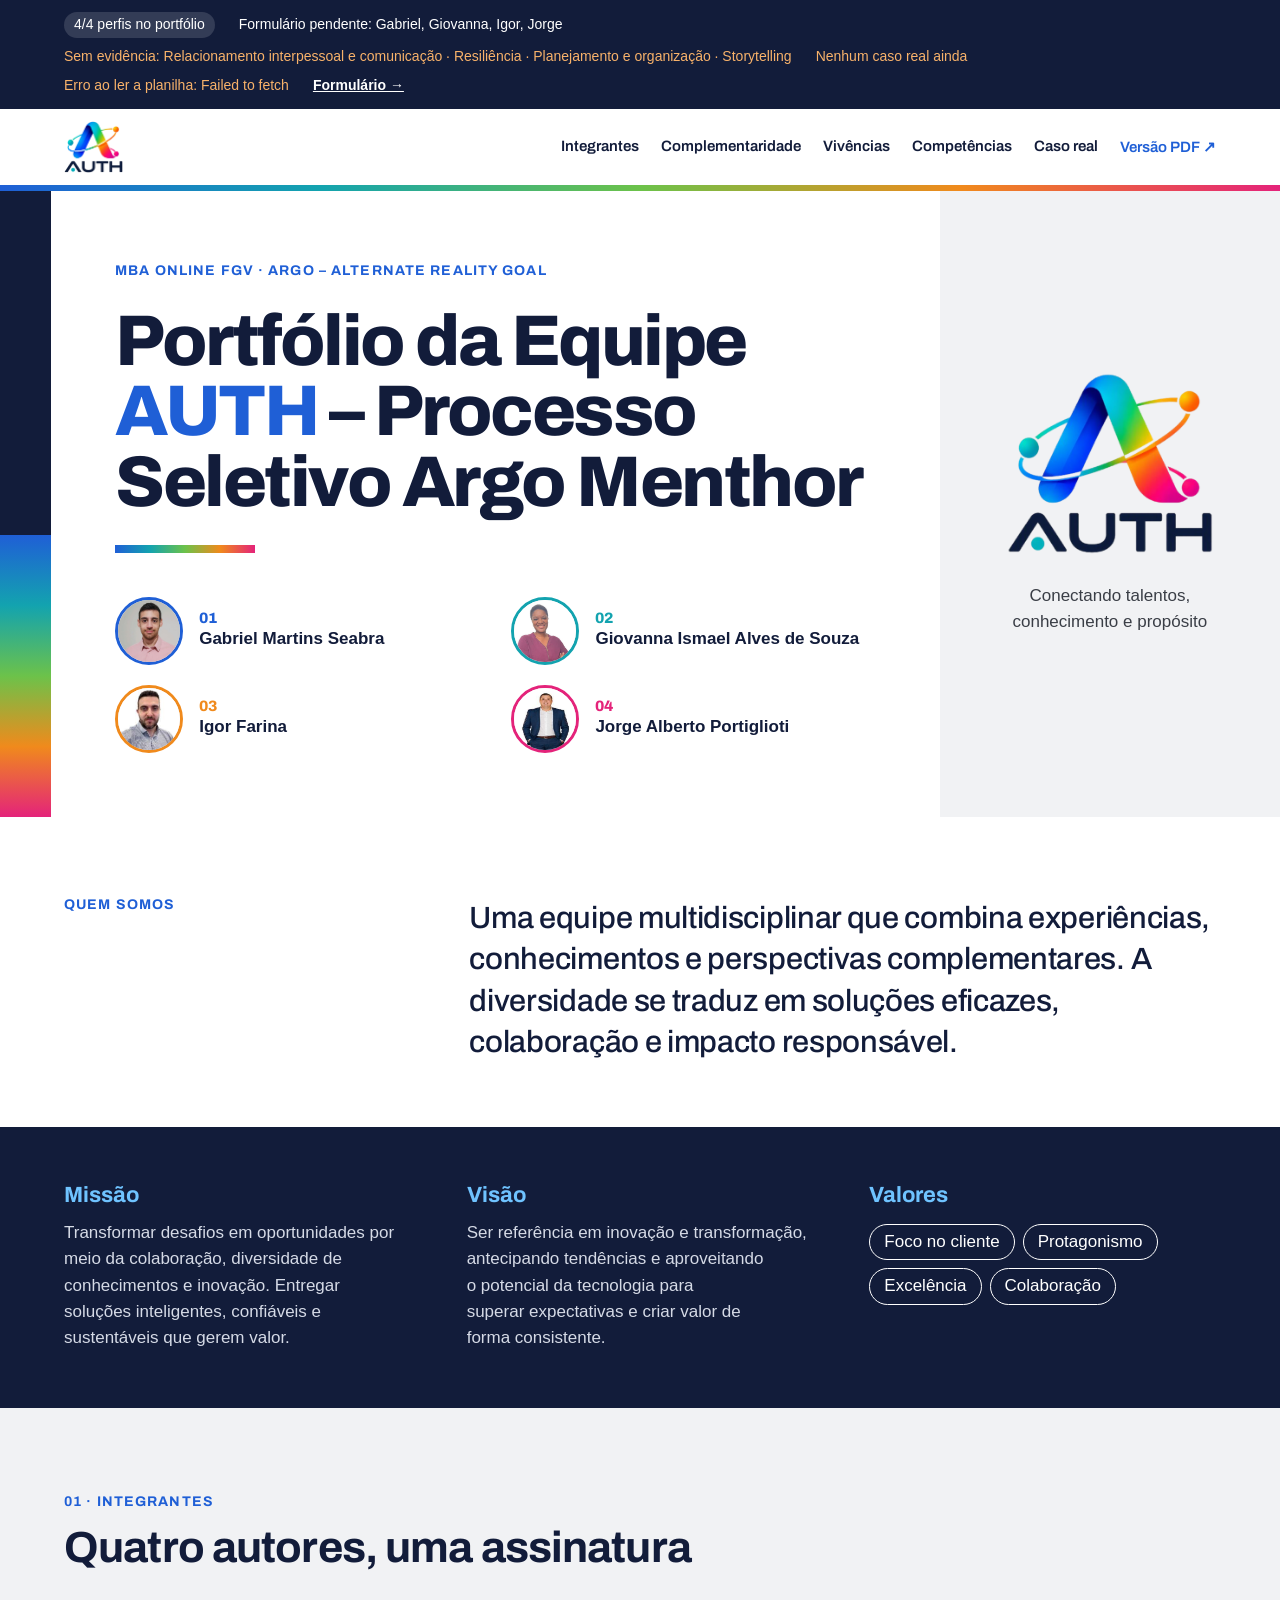
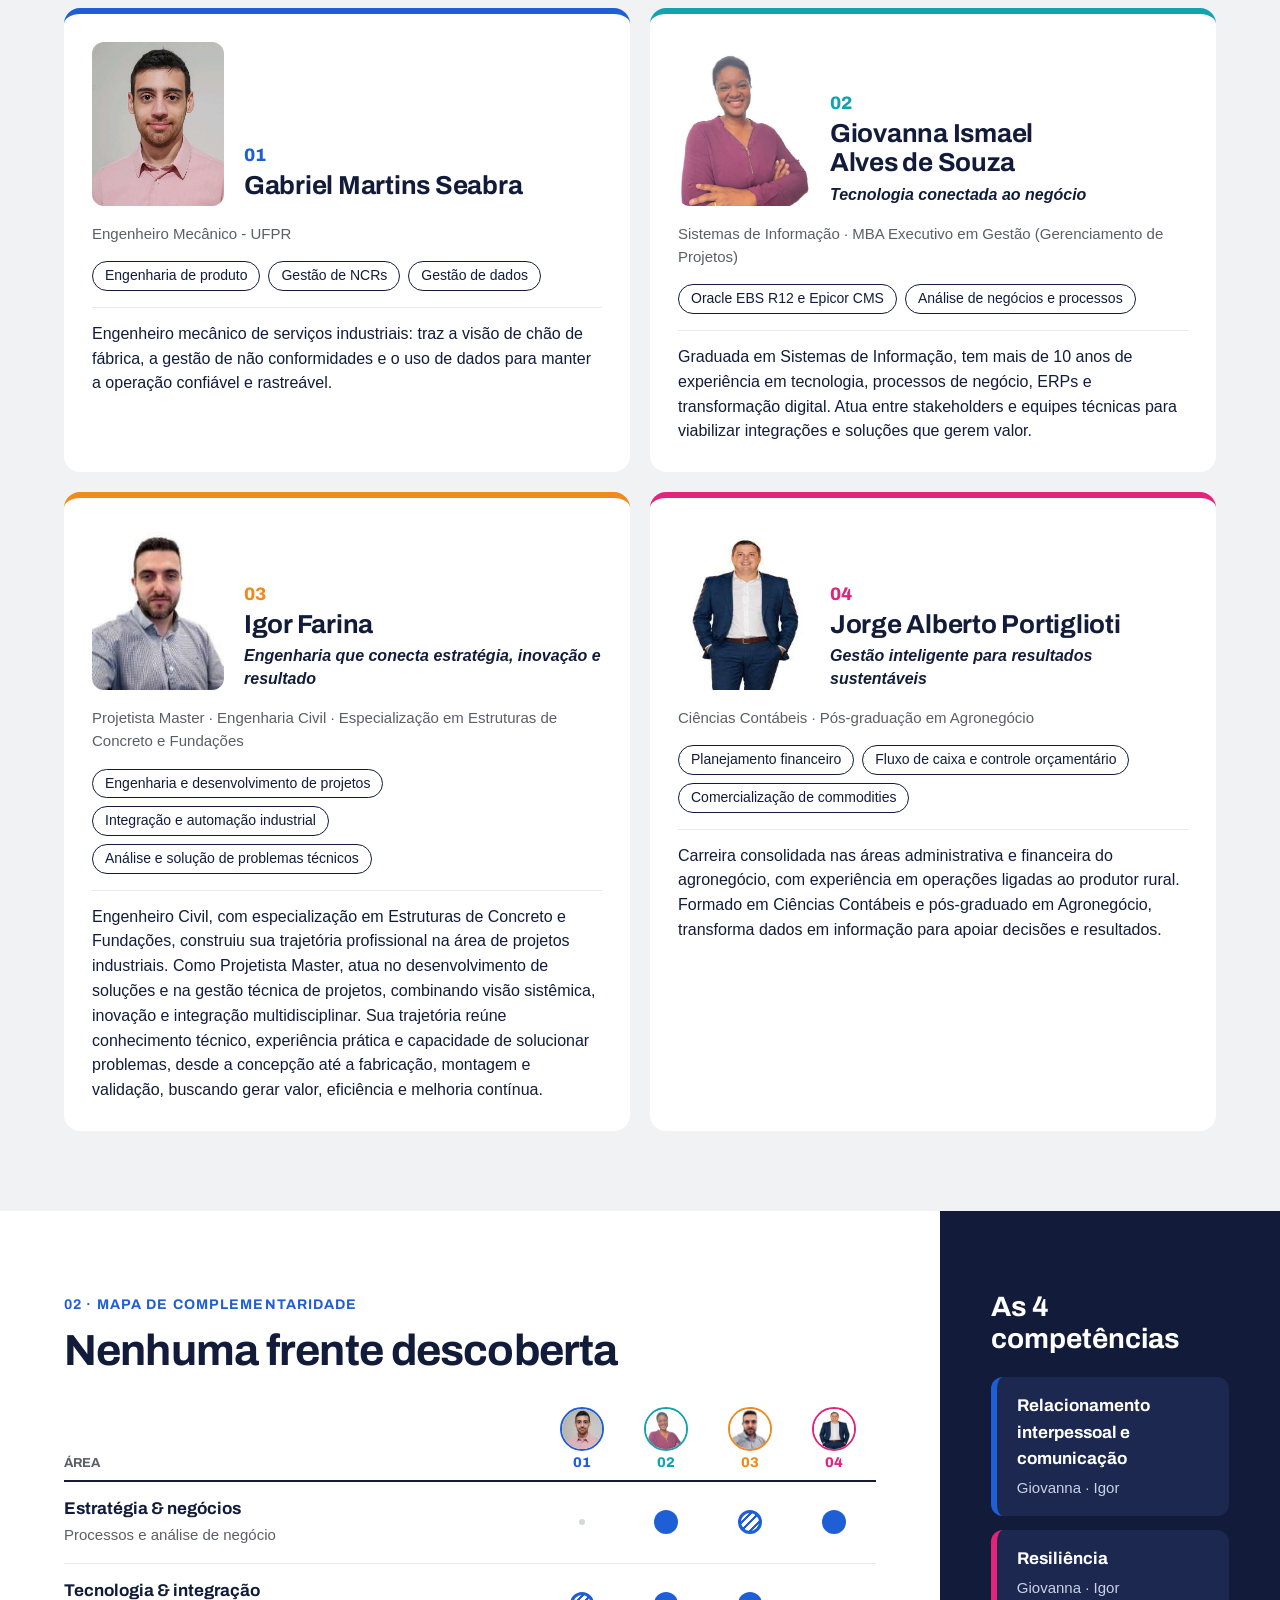
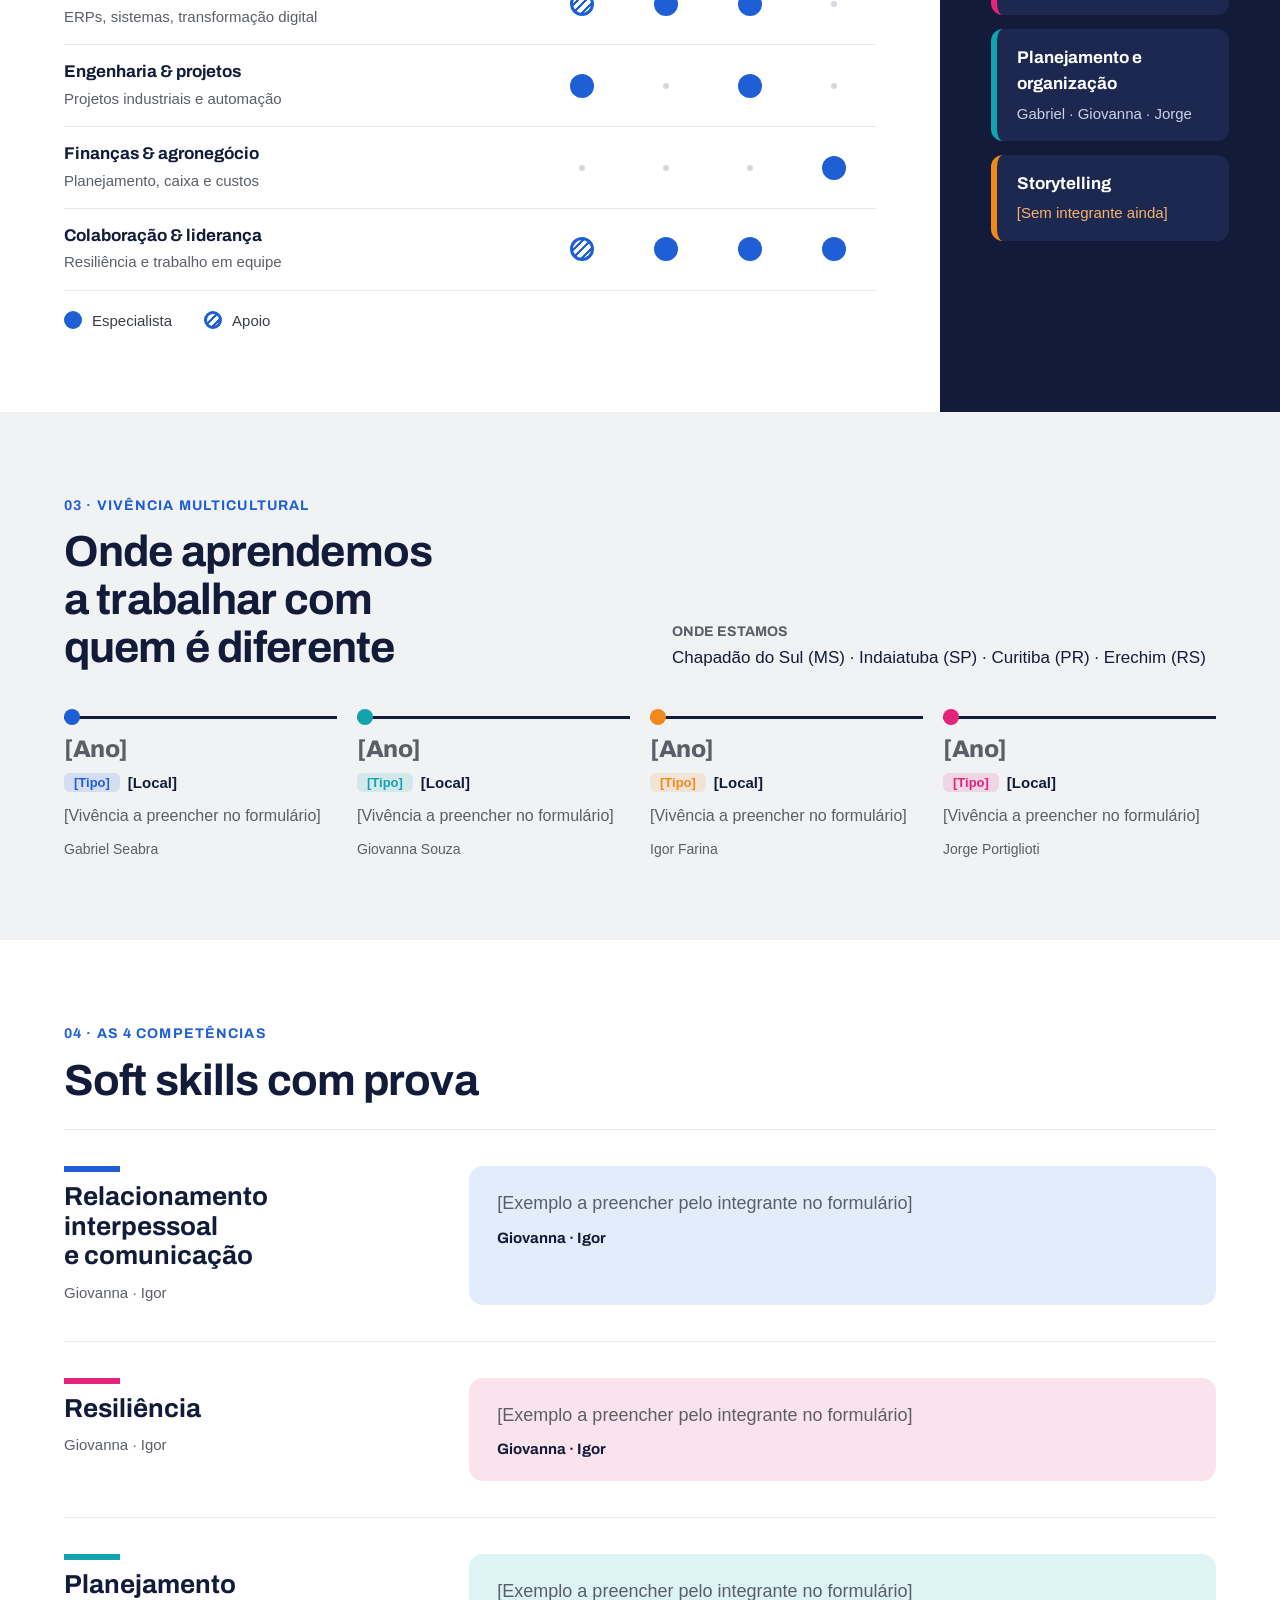
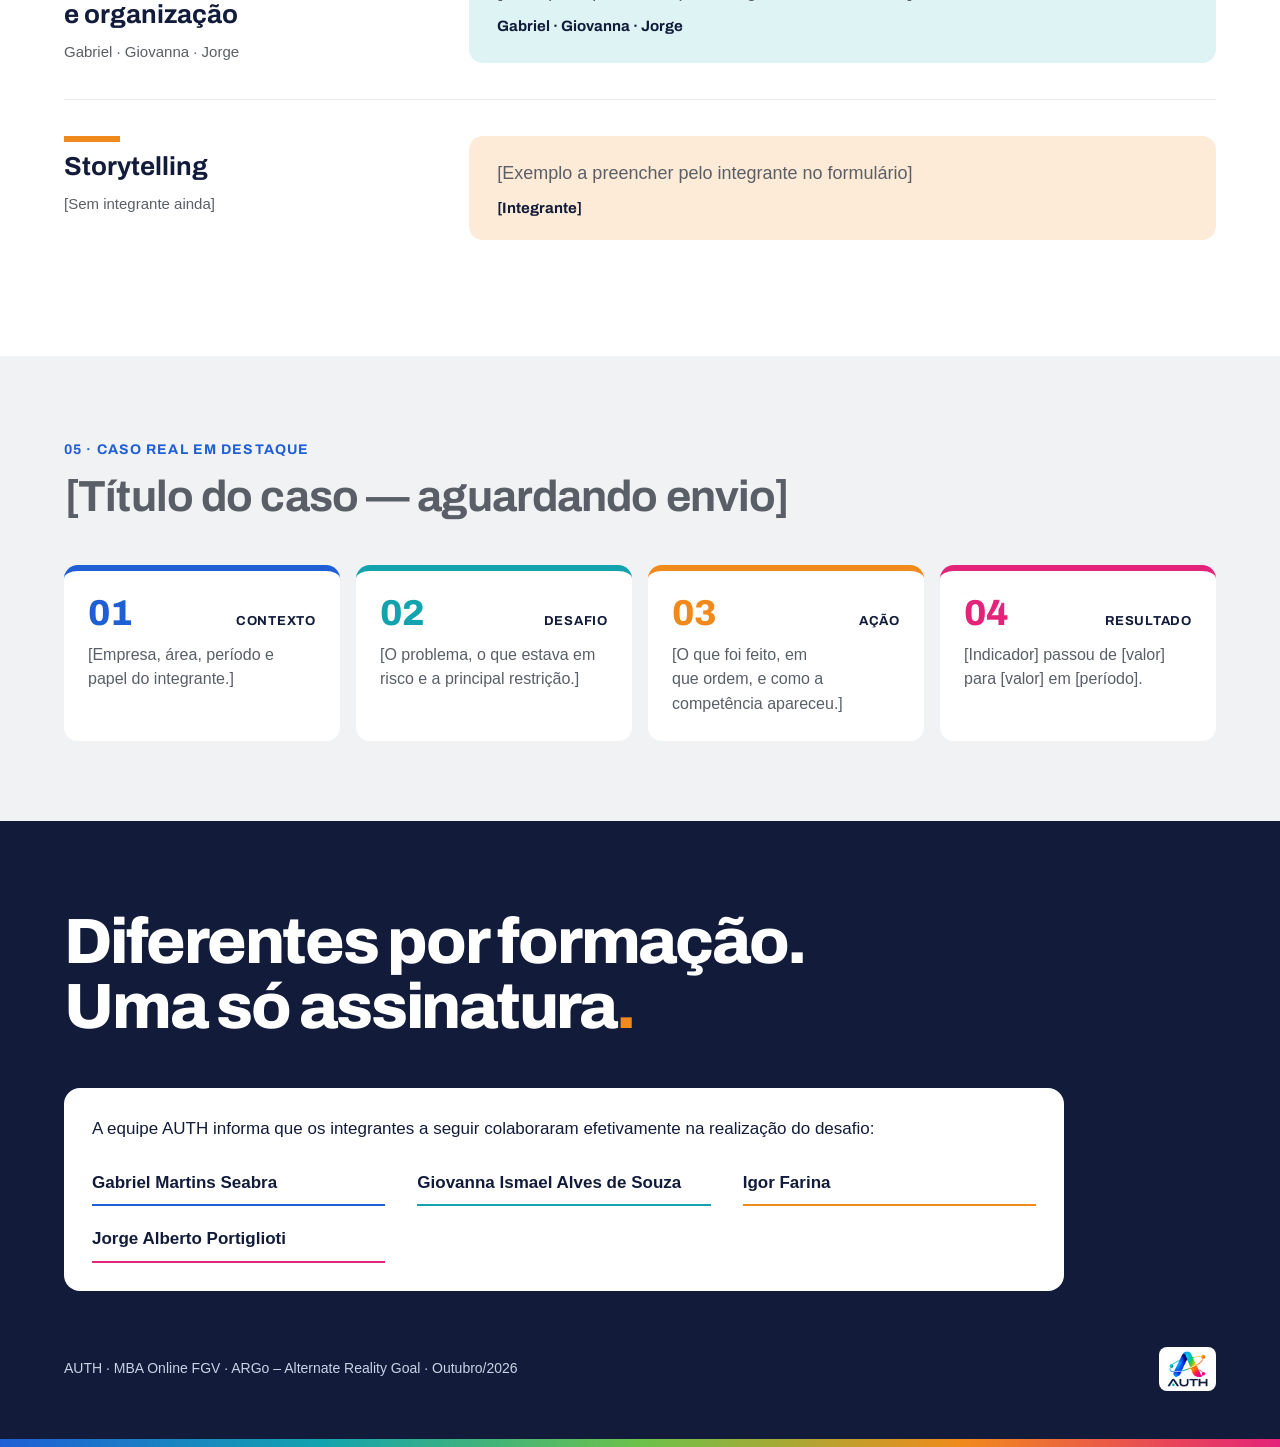
==== index.html @ c05f27cf "Design v2: site, PDF e formulário na nova identidade Logo colorido, marinho/azul com a faixa das cor" ====
<!doctype html>
<html lang="pt-BR">
<head>
<meta charset="utf-8">
<meta name="viewport" content="width=device-width, initial-scale=1">
<title>Portfólio da Equipe AUTH</title>
<meta name="description" content="Portfólio da Equipe AUTH – Processo Seletivo Argo Menthor · MBA Online FGV">
<link rel="preconnect" href="https://fonts.googleapis.com">
<link href="https://fonts.googleapis.com/css2?family=Archivo:wght@500;600;700;800&display=swap" rel="stylesheet">
<link rel="stylesheet" href="assets/style.css">
<link rel="icon" type="image/png" href="assets/logo-mark.png">
<script src="config.js"></script>
<script src="assets/auth.js"></script>
</head>
<body>
<div id="app"><div class="loading">Carregando o portfólio…</div></div>

<script>
(async function () {
  const { C, esc, logo, loadTeam, derive } = window.AUTH;
  const { membros, demo, error } = await loadTeam();
  const D = derive(membros);
  const S = D.stats;
  const first = n => String(n).split(' ')[0];
  const short = n => { const w = String(n).split(' '); return w.length > 2 ? w[0] + ' ' + w[w.length - 1] : n; };

  const foto = (m, label) => m.foto
    ? `<img class="foto" src="${esc(m.foto)}" alt="Foto de ${esc(m.nome)}" style="object-position:${esc(m.pos || '50% 20%')}" loading="lazy">`
    : `<div class="ph" style="width:100%;height:100%">${esc(label)}</div>`;
  const avatar = m => `<span class="avatar">${m.foto ? `<img src="${esc(m.foto)}" alt="" style="object-position:${esc(m.pos || '50% 20%')}">` : ''}</span>`;

  // Barra de status (some na impressão; não faz parte do portfólio)
  const pend = membros.filter(m => m.fonte !== 'form').map(m => first(m.nome));
  const semEv = D.skills.filter(k => !k.ev.length).map(k => k.label);
  const status = demo
    ? `<div class="status demo"><strong>Modo demonstração</strong><span>Dados de exemplo. Configure <code>API_URL</code> em config.js para ler a planilha.</span><a href="formulario.html">Formulário →</a></div>`
    : `<div class="status">
        <span class="pill">${S.preenchidos}/${membros.length} perfis no portfólio</span>
        ${pend.length ? `<span>Formulário pendente: ${esc(pend.join(', '))}</span>` : '<span>Todos preencheram o formulário ✓</span>'}
        ${semEv.length ? `<span class="warn">Sem evidência: ${esc(semEv.join(' · '))}</span>` : ''}
        ${D.caso ? '' : '<span class="warn">Nenhum caso real ainda</span>'}
        ${error ? `<span class="warn">Erro ao ler a planilha: ${esc(error)}</span>` : ''}
        <a href="formulario.html">Formulário →</a>
      </div>`;

  const nav = `
  <nav class="nav">
    <div class="nav-in">
      ${logo()}
      <div class="nav-links">
        <a href="#integrantes">Integrantes</a><a href="#mapa">Complementaridade</a><a href="#vivencias">Vivências</a>
        <a href="#competencias">Competências</a><a href="#caso">Caso real</a>
        <a class="acc" href="pdf.html${demo && C.API_URL ? '?demo' : ''}">Versão PDF ↗</a>
      </div>
    </div>
    <div class="faixa"></div>
  </nav>`;

  const cover = `
  <header class="cover">
    <div class="cover-rail"><span></span></div>
    <div class="cover-main">
      <span class="eyebrow">MBA Online FGV · ${esc(C.DISCIPLINA)}</span>
      <h1>Portfólio da Equipe <span>AUTH</span> – Processo Seletivo Argo Menthor</h1>
      <div class="cover-bar"></div>
      <div class="cover-people">
        ${membros.map(m => `
          <div class="cover-person" style="--c:${m.cor}">
            ${avatar(m)}
            <div><b>${m.n}</b><strong>${esc(m.nome)}</strong></div>
          </div>`).join('')}
      </div>
    </div>
    <div class="cover-side">
      <img src="assets/logo-auth.png" alt="AUTH">
      <p>${esc(C.SLOGAN || '')}</p>
    </div>
  </header>`;

  const manifesto = `
  <section class="manifesto">
    <div>
      <span class="eyebrow">Quem somos</span>
      <p class="big">${esc(C.MANIFESTO)}</p>
    </div>
  </section>
  <section class="mvv">
    <div>
      <div><strong>Missão</strong><p>${esc(C.MISSAO || '')}</p></div>
      <div><strong>Visão</strong><p>${esc(C.VISAO || '')}</p></div>
      <div><strong>Valores</strong><div class="pills">${(C.VALORES || []).map(v => `<span>${esc(v)}</span>`).join('')}</div></div>
    </div>
  </section>`;

  const linha1 = m => m.frase
    ? `<strong class="frase">${esc(m.frase)}</strong>`
    : `<strong>${esc([m.cargo, m.empresa].filter(Boolean).join(' · '))}</strong>`;
  const linha2 = m => esc((m.frase ? [m.cargo, m.empresa, m.formacao] : [m.formacao]).filter(Boolean).join(' · '));

  const cards = `
  <section id="integrantes" class="block cinza">
    <div style="margin-bottom:36px"><span class="eyebrow">01 · Integrantes</span><h2 class="h2">Quatro autores, uma assinatura</h2></div>
    <div class="cards">
      ${membros.map(m => m.pendente ? `
        <article class="card pend" style="--c:${m.cor}">
          <div class="card-body">
            <div class="card-top"><div class="card-photo">${foto(m, 'aguardando foto')}</div><div class="card-id"><b>${m.n}</b><h3>${esc(m.nome)}</h3></div></div>
            <span class="pend-note">Aguardando preenchimento do formulário.</span>
          </div>
        </article>` : `
        <article class="card" style="--c:${m.cor}">
          <div class="card-body">
            <div class="card-top">
              <div class="card-photo">${foto(m, 'foto ' + m.n)}</div>
              <div class="card-id"><b>${m.n}</b><h3>${esc(m.nome)}</h3>${linha1(m)}</div>
            </div>
            <span class="card-sub">${linha2(m)}</span>
            <div class="tags">${m.skills.map(s => `<span class="tag">${esc(s)}</span>`).join('')}</div>
            <p class="card-contrib">${esc(m.contrib)}</p>
          </div>
        </article>`).join('')}
    </div>
  </section>`;

  const dot = c => `<span class="dot${c}" title="${['Sem atuação', 'Apoio', 'Especialista'][c]}"></span>`;
  const matrix = `
  <section id="mapa" class="split">
    <div class="split-main">
      <span class="eyebrow">02 · Mapa de complementaridade</span>
      <h2 class="h2" style="margin-bottom:32px">Nenhuma frente descoberta</h2>
      <div class="matrix-wrap"><div class="matrix" style="--n:${membros.length}">
        <div class="mrow head"><span>ÁREA</span>${membros.map(m => `<div class="mhead" style="--c:${m.cor}" title="${esc(m.nome)}">${avatar(m)}<b>${m.n}</b></div>`).join('')}</div>
        ${D.matrix.map(r => `
          <div class="mrow"><div><strong>${esc(r.area)}</strong><br><span class="bu">${esc(r.bu)}</span></div>${r.cells.map(c => `<div class="mcell">${dot(c)}</div>`).join('')}</div>`).join('')}
      </div></div>
      <div class="legend"><span><span class="dot2" style="width:18px;height:18px"></span>Especialista</span><span><span class="dot1" style="width:18px;height:18px"></span>Apoio</span></div>
    </div>
    <div class="split-side">
      <h3>As 4 competências</h3>
      ${D.skills.map(k => `
        <a class="soft-link" href="#competencias" style="--c:${k.cor}">
          <strong>${esc(k.label)}</strong>
          ${k.quem.length ? `<span>${esc(k.quem.join(' · '))}</span>` : '<span class="vazio">[Sem integrante ainda]</span>'}
        </a>`).join('')}
    </div>
  </section>`;

  // Vivências: as preenchidas + um espaço para cada integrante que ainda não enviou
  const comTrip = new Set(D.trips.map(t => t.nome));
  const trips = `
  <section id="vivencias" class="block cinza">
    <div class="block-head">
      <div><span class="eyebrow">03 · Vivência multicultural</span><h2 class="h2">Onde aprendemos a trabalhar com quem é diferente</h2></div>
      ${C.ONDE_ESTAMOS ? `<div class="onde"><b>ONDE ESTAMOS</b><span>${esc(C.ONDE_ESTAMOS)}</span></div>` : ''}
    </div>
    <div class="trips">
      ${D.trips.map(t => { const m = membros.find(x => x.nome === t.nome) || {}; return `
        <div class="trip" style="--c:${m.cor};--t:${m.cor}22">
          <span class="when">${esc(t.periodo || '—')}</span>
          <div class="where"><span class="kind">${t.intl ? 'Internacional' : 'Nacional'}</span><span>${esc(t.local)}</span></div>
          <p>${esc(t.texto)}</p>
          <span class="quem">${esc(short(t.nome))}</span>
        </div>`; }).join('')}
      ${membros.filter(m => !comTrip.has(m.nome)).map(m => `
        <div class="trip vazio" style="--c:${m.cor};--t:${m.cor}22">
          <span class="when">[Ano]</span>
          <div class="where"><span class="kind">[Tipo]</span><span>[Local]</span></div>
          <p>[Vivência a preencher no formulário]</p>
          <span class="quem">${esc(short(m.nome))}</span>
        </div>`).join('')}
    </div>
  </section>`;

  const skills = `
  <section id="competencias" class="block">
    <div style="margin-bottom:24px"><span class="eyebrow">04 · As 4 competências</span><h2 class="h2">Soft skills com prova</h2></div>
    ${D.skills.map(k => `
      <div class="skill" style="--c:${k.cor};--t:${k.tint}">
        <div class="skill-name"><i></i><h3>${esc(k.label)}</h3><span>${k.quem.length ? esc(k.quem.join(' · ')) : '[Sem integrante ainda]'}</span></div>
        <div class="skill-ev">
          ${k.ev.length ? k.ev.map(v => `<figure><blockquote>“${esc(v.txt)}”</blockquote><figcaption>${esc(short(v.quem))}</figcaption></figure>`).join('')
            : `<figure class="empty"><blockquote>[Exemplo a preencher pelo integrante no formulário]</blockquote><figcaption>${k.quem.length ? esc(k.quem.join(' · ')) : '[Integrante]'}</figcaption></figure>`}
        </div>
      </div>`).join('')}
  </section>`;

  const stepCor = ['#1F5FD6', '#13A3AF', '#F08A1C', '#E4237A'];
  const casoPh = [['Contexto', '[Empresa, área, período e papel do integrante.]'], ['Desafio', '[O problema, o que estava em risco e a principal restrição.]'], ['Ação', '[O que foi feito, em que ordem, e como a competência apareceu.]'], ['Resultado', '[Indicador] passou de [valor] para [valor] em [período].']];
  const passos = D.caso ? D.caso.passos : casoPh;
  const caso = `
  <section id="caso" class="block cinza">
    <div class="block-head">
      <div><span class="eyebrow">05 · Caso real em destaque</span><h2 class="h2${D.caso ? '' : ' vazio'}">${D.caso ? esc(D.caso.titulo) : '[Título do caso — aguardando envio]'}</h2></div>
      ${D.caso ? `<div style="display:flex;flex-direction:column;gap:6px;font-size:15px;color:var(--texto-2)"><span><strong style="color:var(--grafite)">${esc(D.caso.quem)}</strong>${D.caso.soft ? ' · ' + esc(D.caso.soft.label) : ''}</span>${D.caso.meta ? `<span>${esc(D.caso.meta)}</span>` : ''}</div>` : ''}
    </div>
    <ol class="steps${D.caso ? '' : ' vazio'}">
      ${passos.map((p, i) => `<li style="--c:${stepCor[i % 4]}"><div class="top"><span class="n">${String(i + 1).padStart(2, '0')}</span><span class="lbl">${p[0]}</span></div><p>${esc(p[1])}</p></li>`).join('')}
    </ol>
  </section>`;

  const closing = `
  <section class="closing">
    <p class="phrase">${esc(C.FRASE_FINAL)}<span>.</span></p>
    <div class="decl">
      <p>A equipe AUTH informa que os integrantes a seguir colaboraram efetivamente na realização do desafio:</p>
      <div class="decl-names">${membros.map(m => `<span style="--c:${m.cor}">${esc(m.nome)}</span>`).join('')}</div>
    </div>
    <footer class="foot"><span>AUTH · MBA Online FGV · ${esc(C.DISCIPLINA)} · ${esc(C.DATA)}</span><img src="assets/logo-auth.png" alt=""></footer>
  </section>
  <div class="faixa" style="height:8px"></div>`;

  document.getElementById('app').innerHTML = status + nav + cover + manifesto + cards + matrix + trips + skills + caso + closing;
})();
</script>
</body>
</html>
---- assets/style.css ----
/* AUTH · identidade visual v2 (marinho, azul AUTH e a faixa com as cores do logo).
   Os nomes antigos das variáveis foram mantidos para o formulário:
   --grafite = marinho, --verde = azul de destaque, --terracota = alerta. */
:root {
  --papel: #F1F2F4; --papel-2: #E6E8EC; --linha: #D5D8DE; --grafite: #121C3A;
  --texto-2: #3A3E46; --muted: #5A5E66; --verde: #1F5FD6; --azul: #1F5FD6; --terracota: #D41F6F;
  --verde-t: #E3ECFB; --azul-t: #E3ECFB; --terracota-t: #FBE3EE;
  --marinho: #121C3A; --marinho-2: #1C2850; --ceu: #6FC3FF;
  --faixa: linear-gradient(90deg, #1F5FD6, #13A3AF, #6CC24A, #F08A1C, #E4237A);
  --faixa-v: linear-gradient(180deg, #1F5FD6, #13A3AF, #6CC24A, #F08A1C, #E4237A);
  --gutter: max(20px, 5%);
  --display: Archivo, Arial, sans-serif;
}
* { box-sizing: border-box; }
html { scroll-behavior: smooth; }
body { margin: 0; background: #fff; color: var(--grafite); font: 17px/1.55 Arial, Helvetica, sans-serif; }
a { color: var(--azul); }
a:hover { color: var(--grafite); }
img { max-width: 100%; }

img.logo { display: block; height: 52px; width: auto; }
.eyebrow { font: 700 14px var(--display); letter-spacing: .08em; color: var(--azul); text-transform: uppercase; }
.h2 { margin: 10px 0 0; font: 700 clamp(30px, 3.4vw, 44px)/1.1 var(--display); letter-spacing: -0.02em; text-wrap: balance; }
.lead { margin: 0; font-size: 16px; line-height: 1.55; color: var(--texto-2); text-wrap: pretty; }
.muted { color: var(--muted); }
.tag { display: inline-block; padding: 4px 12px; border: 1.5px solid var(--grafite); border-radius: 999px; font-size: 14px; line-height: 1.4; }
.tags { display: flex; flex-wrap: wrap; gap: 8px; }
.ph { background: repeating-linear-gradient(135deg, var(--papel-2) 0 8px, var(--papel) 8px 16px); display: flex; align-items: center; justify-content: center; font: 11px ui-monospace, Menlo, monospace; color: var(--muted); text-align: center; }
.foto { object-fit: cover; width: 100%; height: 100%; display: block; }
.btn { display: inline-flex; align-items: center; justify-content: center; min-height: 48px; padding: 0 22px; border-radius: 10px; border: 1.5px solid var(--grafite); background: var(--grafite); color: #fff; font: 700 15px var(--display); text-decoration: none; cursor: pointer; }
.btn:hover { background: var(--azul); border-color: var(--azul); color: #fff; }
.btn.sec { background: #fff; color: var(--grafite); }
.btn.sec:hover { background: var(--papel); color: var(--grafite); border-color: var(--grafite); }
.btn[disabled] { opacity: .6; cursor: wait; }
.faixa { height: 6px; background: var(--faixa); }

/* Barra de status (só na tela) */
.status { background: var(--marinho); color: #fff; padding: 12px var(--gutter); display: flex; flex-wrap: wrap; gap: 8px 24px; align-items: center; font-size: 14px; }
.status a { color: #fff; font-weight: 700; }
.status .pill { padding: 2px 10px; border-radius: 999px; background: rgba(255,255,255,.14); }
.status .warn { color: #F8B26A; }
.status.demo { background: var(--terracota); }

/* Navegação */
.nav { position: sticky; top: 0; z-index: 10; background: #fff; }
.nav-in { display: flex; flex-wrap: wrap; justify-content: space-between; align-items: center; gap: 12px 24px; padding: 12px var(--gutter); }
.nav-links { display: flex; flex-wrap: wrap; gap: 6px 22px; font: 600 15px var(--display); }
.nav-links a { color: var(--grafite); text-decoration: none; }
.nav-links a:hover { color: var(--azul); }
.nav-links a.acc { color: var(--azul); }

.block { padding: 80px var(--gutter); }
.block.cinza { background: var(--papel); }
.block-head { display: grid; grid-template-columns: repeat(auto-fit, minmax(280px, 1fr)); gap: 24px 64px; margin-bottom: 44px; }
.block-head > :last-child:not(:first-child) { align-self: end; }

/* Capa */
.cover { display: flex; flex-wrap: wrap; }
.cover-rail { flex: 0 0 clamp(16px, 4vw, 72px); background: var(--marinho); display: flex; flex-direction: column; justify-content: flex-end; }
.cover-rail span { height: 45%; background: var(--faixa-v); }
.cover-main { flex: 999 1 520px; min-width: 0; padding: 72px var(--gutter) 64px; display: flex; flex-direction: column; gap: 28px; }
.cover h1 { margin: 0; font: 800 clamp(40px, 5.6vw, 84px)/0.98 var(--display); letter-spacing: -0.035em; text-wrap: balance; }
.cover h1 span { color: var(--azul); }
.cover-bar { width: 140px; height: 8px; background: var(--faixa); }
.cover-people { margin-top: 16px; display: grid; grid-template-columns: repeat(auto-fit, minmax(240px, 1fr)); gap: 20px 32px; }
.cover-person { display: flex; gap: 16px; align-items: center; }
.cover-person > div { display: flex; flex-direction: column; min-width: 0; }
.cover-person b { font: 800 15px var(--display); color: var(--c); }
.cover-person strong { font-weight: 700; }
.avatar { flex: none; width: 68px; height: 68px; border-radius: 50%; overflow: hidden; border: 3px solid var(--c); background: var(--papel); }
.avatar img { width: 100%; height: 100%; object-fit: cover; display: block; }
.cover-side { flex: 1 1 340px; background: var(--papel); padding: 56px 40px; display: flex; flex-direction: column; align-items: center; justify-content: center; gap: 28px; }
.cover-side img { width: min(340px, 80%); height: auto; display: block; }
.cover-side p { margin: 0; text-align: center; color: var(--texto-2); }

/* Quem somos + missão/visão/valores */
.manifesto { padding: 80px var(--gutter) 0; }
.manifesto > div { display: grid; grid-template-columns: repeat(auto-fit, minmax(280px, 1fr)); gap: 24px 64px; max-width: 1200px; }
.manifesto .big { grid-column: span 2; min-width: 0; margin: 0; font: 500 clamp(22px, 2.4vw, 32px)/1.35 var(--display); letter-spacing: -0.01em; text-wrap: pretty; }
@media (max-width: 700px) { .manifesto .big { grid-column: auto; } }
.mvv { margin-top: 64px; background: var(--marinho); color: #fff; padding: 56px var(--gutter); }
.mvv > div { display: grid; grid-template-columns: repeat(auto-fit, minmax(260px, 1fr)); gap: 40px 56px; }
.mvv strong { font: 700 22px var(--display); color: var(--ceu); }
.mvv p { margin: 10px 0 0; color: #D5DAE6; text-wrap: pretty; }
.pills { margin-top: 14px; display: flex; flex-wrap: wrap; gap: 8px; }
.pills span { padding: 4px 14px; border: 1.5px solid #fff; border-radius: 999px; }

/* Integrantes */
.cards { display: grid; grid-template-columns: repeat(auto-fill, minmax(min(100%, 460px), 1fr)); gap: 20px; }
.card { display: flex; flex-direction: column; background: #fff; border-radius: 16px; overflow: hidden; border-top: 6px solid var(--c); }
.card-body { padding: 28px; display: flex; flex-direction: column; gap: 16px; flex: 1; }
.card-top { display: flex; flex-wrap: wrap; gap: 20px; align-items: flex-end; }
.card-photo { flex: none; width: 132px; height: 164px; border-radius: 12px; overflow: hidden; }
.card-id { flex: 1 1 180px; display: flex; flex-direction: column; gap: 6px; min-width: 0; }
.card-id b { font: 800 18px var(--display); color: var(--c); }
.card-id h3 { margin: 0; font: 700 26px/1.12 var(--display); letter-spacing: -0.01em; text-wrap: balance; }
.card-id strong { font-size: 16px; line-height: 1.4; }
.card-id strong.frase { font-style: italic; }
.card-sub { font-size: 15px; color: var(--muted); }
.card-contrib { margin: 0; padding-top: 14px; border-top: 1.5px solid var(--papel-2); font-size: 16px; text-wrap: pretty; }
.card.pend { background: transparent; border: 1.5px dashed var(--linha); border-top: 6px solid var(--c); }
.pend-note { font-size: 15px; color: var(--muted); }

/* Mapa de complementaridade + 4 competências */
.split { display: flex; flex-wrap: wrap; }
.split-main { flex: 999 1 560px; min-width: 0; padding: 80px var(--gutter); }
.split-side { flex: 1 1 340px; background: var(--marinho); color: #fff; padding: 80px max(20px, 4%); display: flex; flex-direction: column; gap: 14px; }
.split-side h3 { margin: 0 0 8px; font: 700 28px/1.15 var(--display); }
.soft-link { display: flex; flex-direction: column; gap: 4px; padding: 16px 20px; border-radius: 12px; background: var(--marinho-2); border-left: 6px solid var(--c); color: #fff; text-decoration: none; }
.soft-link:hover { color: #fff; filter: brightness(1.15); }
.soft-link strong { font-family: var(--display); }
.soft-link span { font-size: 15px; color: #C9D2E6; }
.soft-link span.vazio { color: #F8B26A; }
.matrix-wrap { overflow-x: auto; }
.matrix { min-width: 560px; }
.mrow { display: grid; grid-template-columns: 1fr repeat(var(--n, 4), 84px); align-items: center; padding: 14px 0; border-bottom: 1.5px solid var(--papel-2); }
.mrow.head { align-items: end; padding: 0 0 10px; border-bottom: 2px solid var(--grafite); }
.mrow.head > span { font: 700 13px var(--display); color: var(--muted); }
.mhead { display: flex; flex-direction: column; align-items: center; gap: 4px; }
.mhead .avatar { width: 44px; height: 44px; border-width: 2px; }
.mhead b { font: 800 14px var(--display); color: var(--c); }
.mrow strong { font-family: var(--display); }
.mrow .bu { font-size: 15px; color: var(--muted); }
.mcell { display: flex; justify-content: center; }
.dot2 { width: 24px; height: 24px; border-radius: 50%; background: var(--azul); }
.dot1 { width: 24px; height: 24px; border-radius: 50%; border: 3px solid var(--azul); background: repeating-linear-gradient(135deg, var(--azul) 0 2px, #fff 2px 6px); }
.dot0 { width: 6px; height: 6px; border-radius: 50%; background: var(--linha); }
.legend { margin-top: 18px; display: flex; flex-wrap: wrap; gap: 12px 32px; font-size: 15px; color: var(--texto-2); }
.legend span { display: flex; align-items: center; gap: 10px; }

/* Vivências */
.onde { display: flex; flex-direction: column; gap: 6px; }
.onde b { font: 700 14px var(--display); color: var(--muted); }
.trips { display: grid; grid-template-columns: repeat(auto-fit, minmax(240px, 1fr)); gap: 28px 20px; }
.trip { position: relative; display: flex; flex-direction: column; gap: 10px; border-top: 3px solid var(--grafite); padding-top: 18px; }
.trip::before { content: ''; position: absolute; top: -10px; left: 0; width: 16px; height: 16px; border-radius: 50%; background: var(--c); }
.trip .when { font: 800 24px/1 var(--display); letter-spacing: -0.02em; }
.trip .where { display: flex; flex-wrap: wrap; gap: 8px; align-items: center; font-size: 15px; font-weight: 700; }
.trip .kind { padding: 2px 10px; border-radius: 6px; background: var(--t); color: var(--c); font: 700 13px Arial, sans-serif; }
.trip p { margin: 0; font-size: 16px; text-wrap: pretty; }
.trip .quem { font-size: 14px; color: var(--muted); }
.trip.vazio .when, .trip.vazio p { color: var(--muted); }

/* Competências */
.skill { display: grid; grid-template-columns: repeat(auto-fit, minmax(280px, 1fr)); gap: 20px 64px; padding: 36px 0; border-top: 1.5px solid var(--papel-2); }
.skill-name { display: flex; flex-direction: column; gap: 10px; }
.skill-name i { width: 56px; height: 6px; background: var(--c); }
.skill-name h3 { margin: 0; font: 700 26px/1.15 var(--display); text-wrap: balance; }
.skill-name span { font-size: 15px; color: var(--muted); }
.skill-ev { grid-column: span 2; min-width: 0; display: grid; grid-template-columns: repeat(auto-fit, minmax(260px, 1fr)); gap: 16px; }
.skill-ev figure { margin: 0; padding: 24px 28px; border-radius: 14px; background: var(--t); display: flex; flex-direction: column; gap: 12px; }
.skill-ev blockquote { margin: 0; font-size: 18px; line-height: 1.55; text-wrap: pretty; }
.skill-ev figcaption { font: 700 15px var(--display); }
.skill-ev .empty blockquote { color: var(--muted); }
@media (max-width: 700px) { .skill-ev { grid-column: auto; } }

/* Caso */
.steps { list-style: none; margin: 0; padding: 0; display: grid; grid-template-columns: repeat(auto-fit, minmax(220px, 1fr)); gap: 16px; }
.steps li { display: flex; flex-direction: column; gap: 12px; padding: 24px; border-radius: 14px; background: #fff; border-top: 6px solid var(--c); }
.steps .top { display: flex; justify-content: space-between; align-items: baseline; }
.steps .n { font: 800 36px/1 var(--display); letter-spacing: -0.03em; color: var(--c); }
.steps .lbl { font: 700 13px var(--display); letter-spacing: .06em; text-transform: uppercase; }
.steps p { margin: 0; font-size: 16px; text-wrap: pretty; }
.steps.vazio p, .h2.vazio { color: var(--muted); }

/* Fechamento */
.closing { background: var(--marinho); color: #fff; padding: 88px var(--gutter) 48px; }
.closing .phrase { margin: 0; max-width: 1000px; font: 800 clamp(36px, 5vw, 68px)/1.02 var(--display); letter-spacing: -0.035em; text-wrap: balance; }
.closing .phrase span { color: #F08A1C; }
.decl { margin-top: 48px; padding: 28px; border-radius: 16px; background: #fff; color: var(--grafite); max-width: 1000px; display: flex; flex-direction: column; gap: 20px; }
.decl p { margin: 0; }
.decl-names { display: grid; grid-template-columns: repeat(auto-fit, minmax(220px, 1fr)); gap: 12px 32px; }
.decl-names span { font-weight: 700; padding: 8px 0; border-bottom: 2px solid var(--c); }
.foot { margin-top: 56px; display: flex; flex-wrap: wrap; justify-content: space-between; align-items: center; gap: 12px; font-size: 14px; color: #C9D2E6; }
.foot img { height: 44px; width: auto; background: #fff; border-radius: 8px; padding: 4px 8px; }

.loading { padding: 120px var(--gutter); text-align: center; color: var(--muted); }
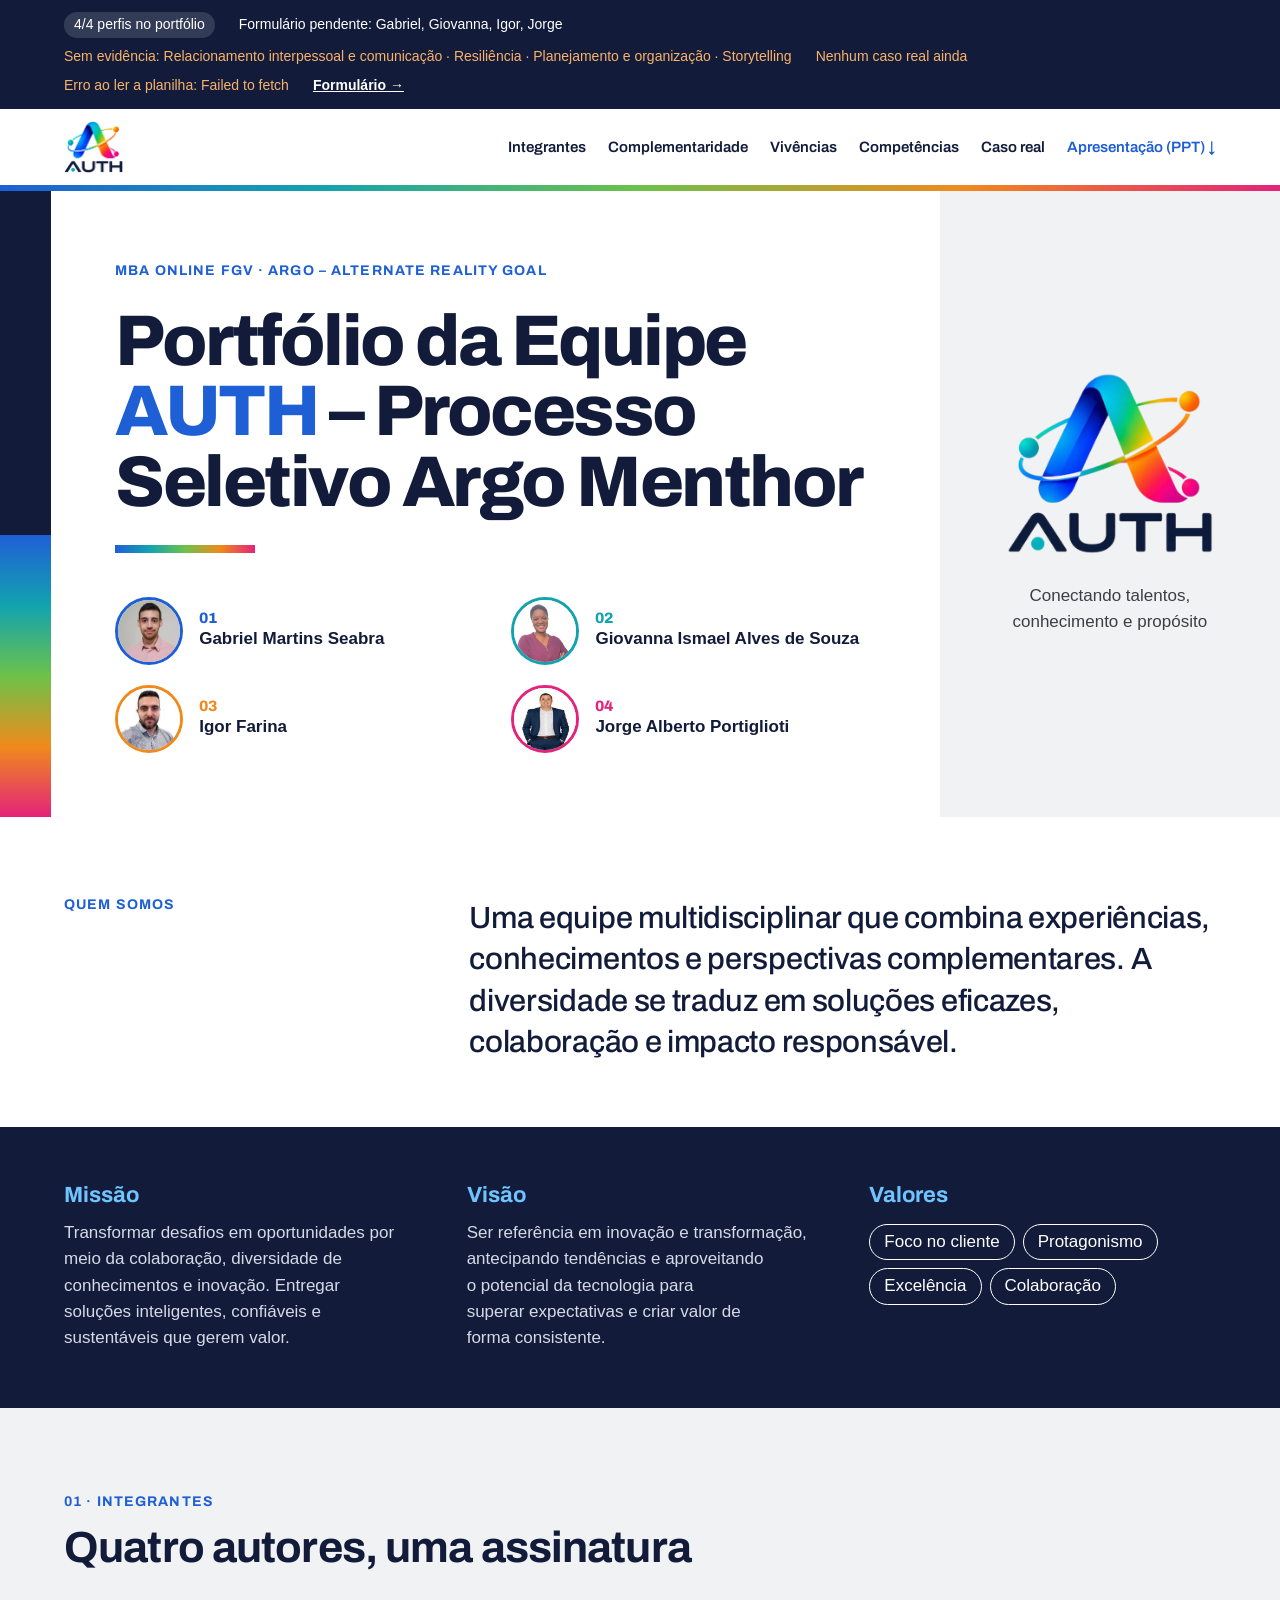
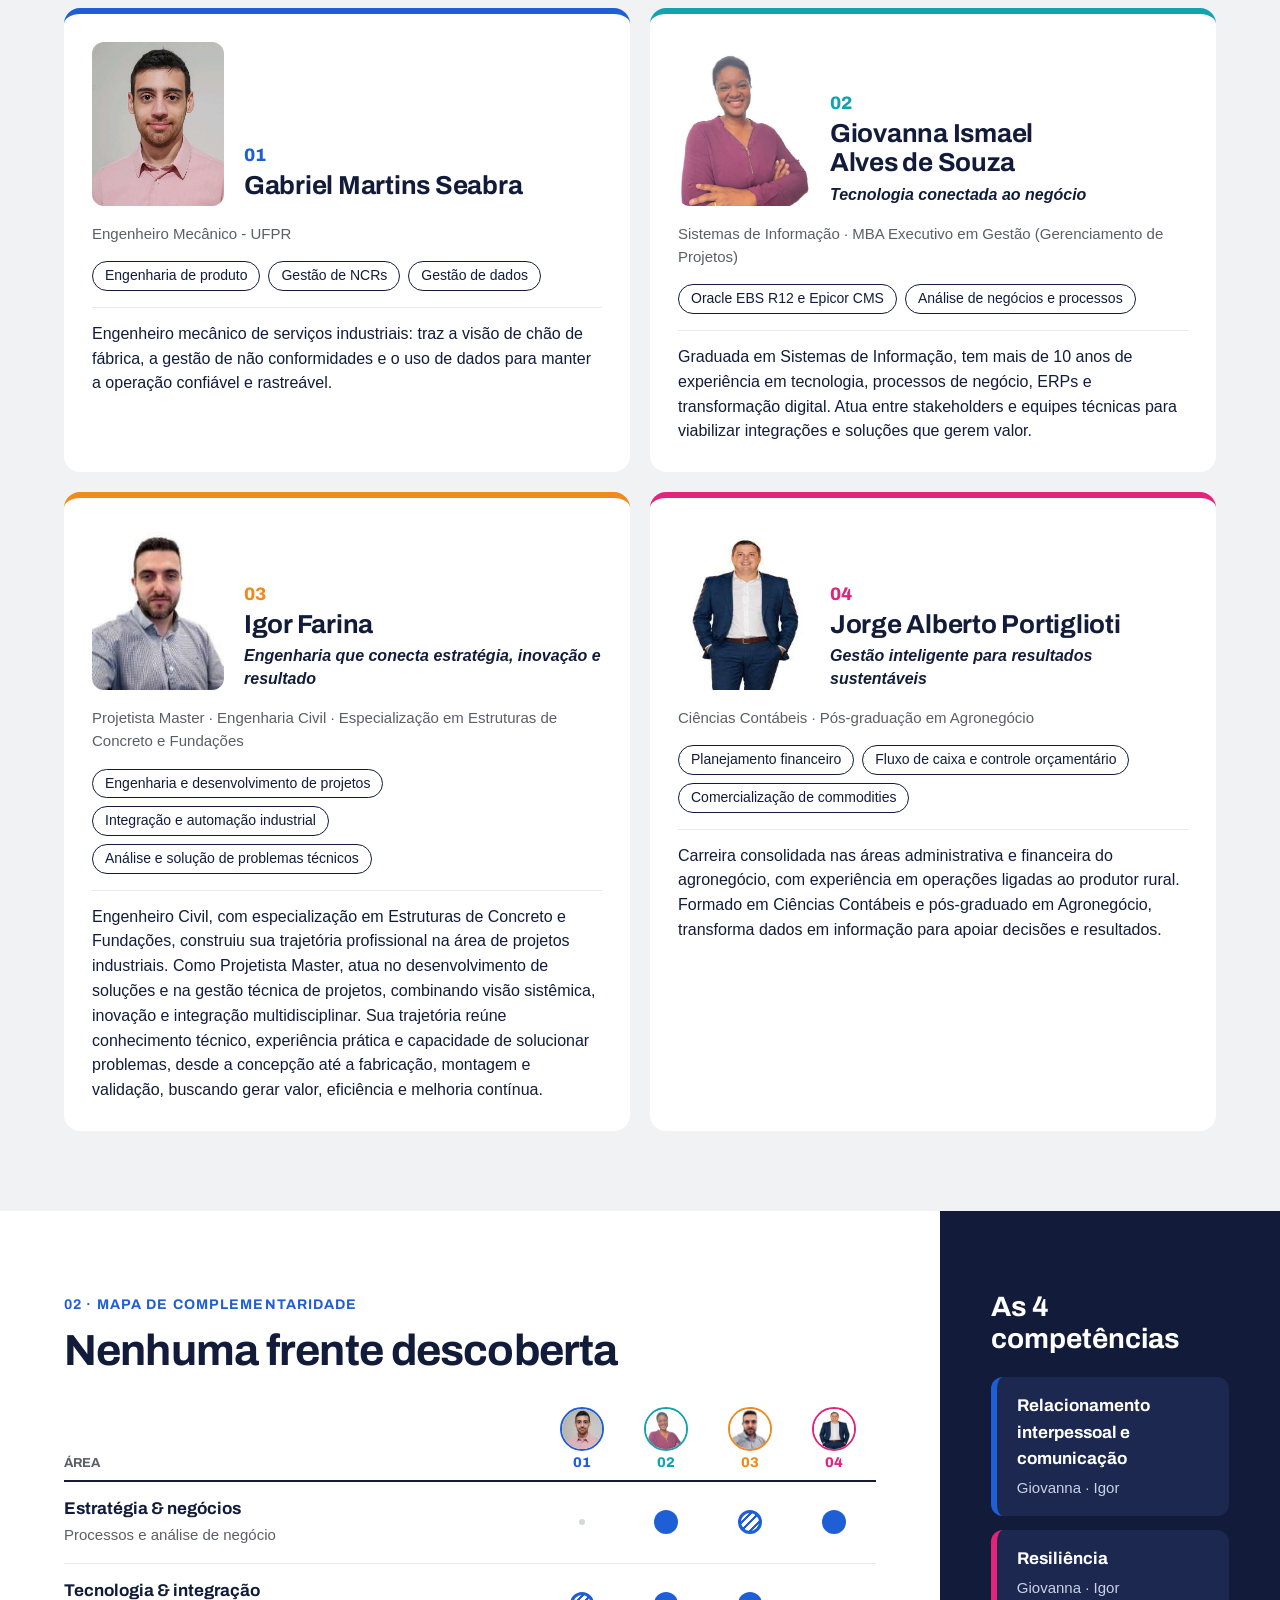
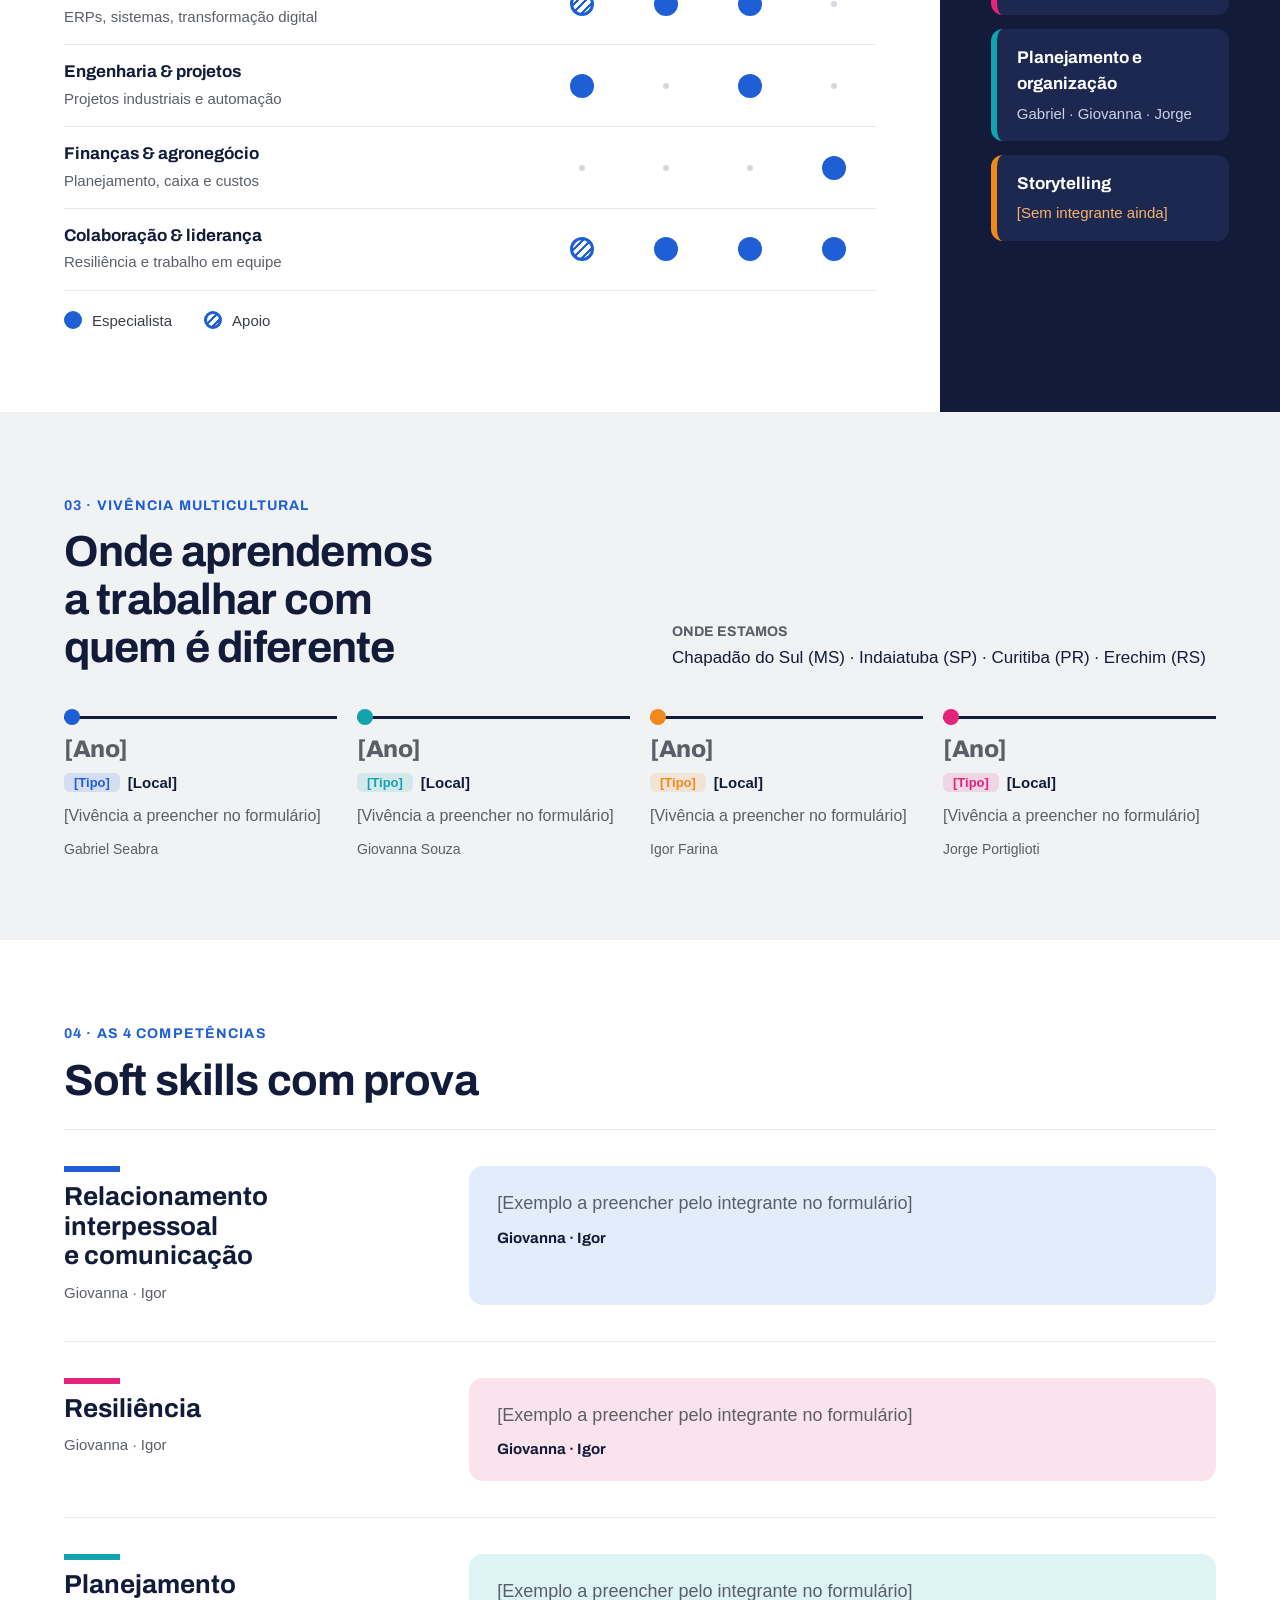
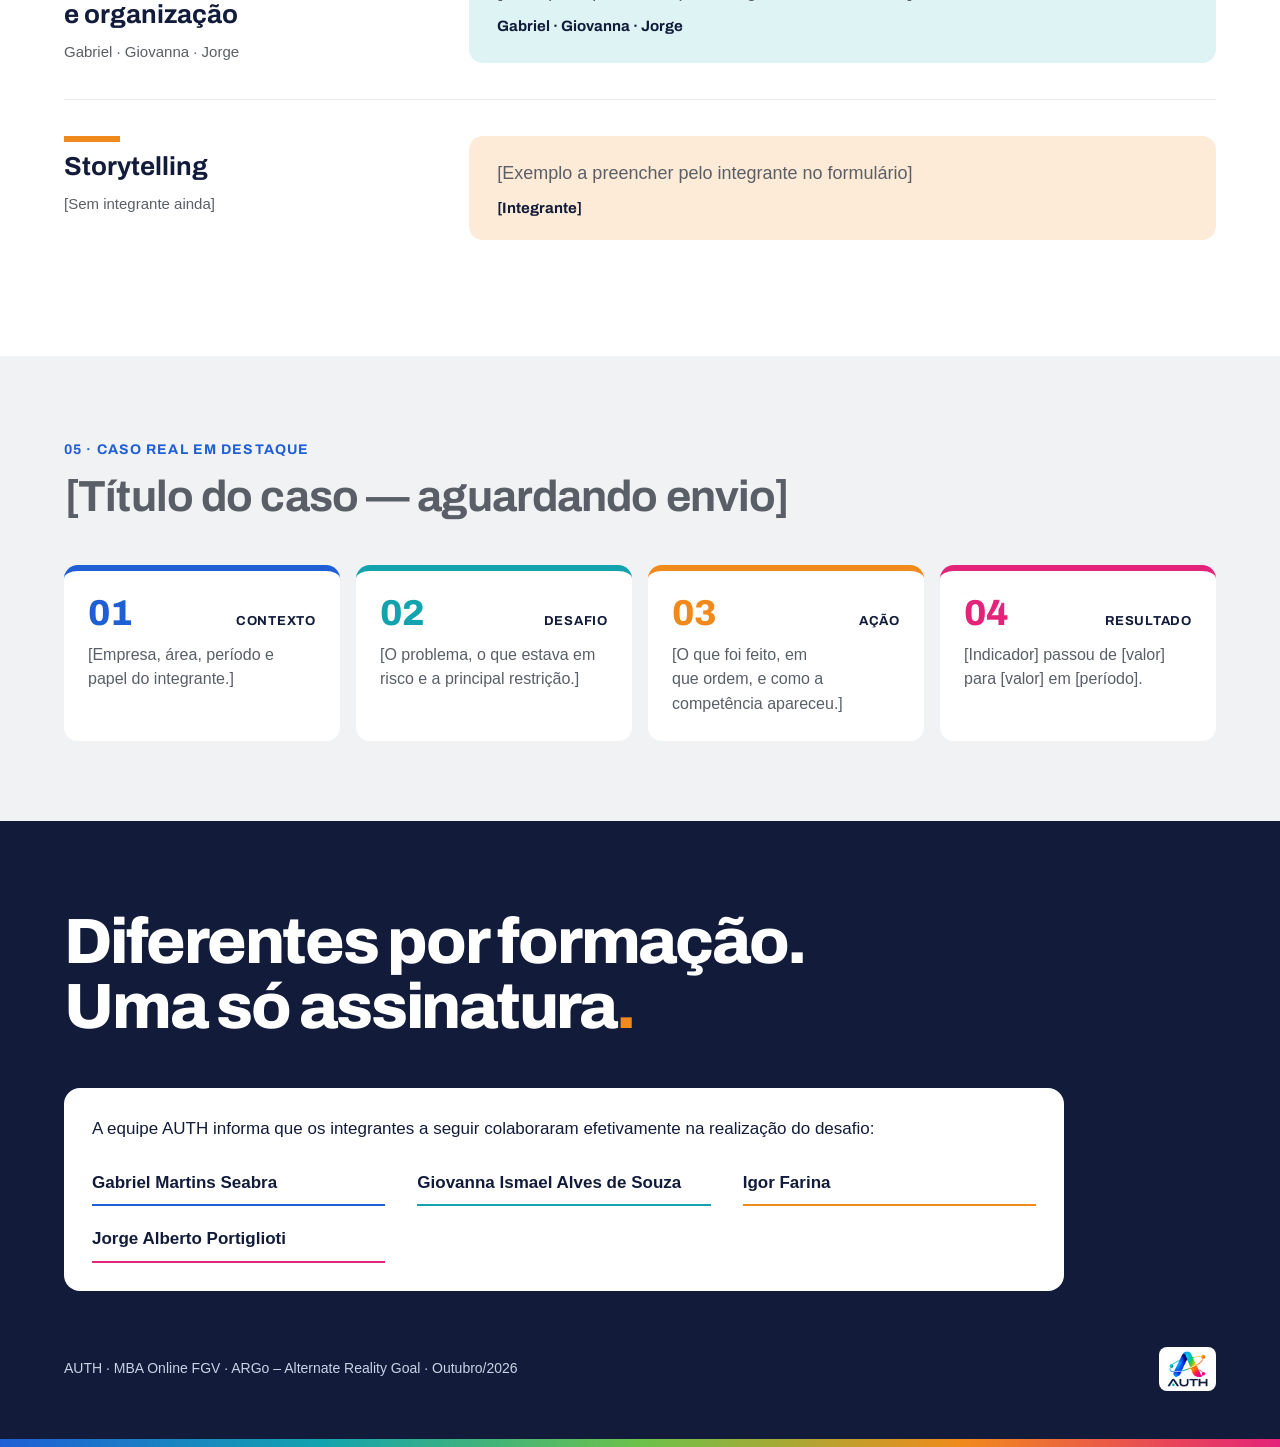
==== commit f62fec76: "Portfólio: apresentação em PowerPoint gerada a partir da planilha Botão 'Apresentação (PPT)' no port" ====
--- a/index.html
+++ b/index.html
@@ -11,6 +11,7 @@
 <link rel="icon" type="image/png" href="assets/logo-mark.png">
 <script src="config.js"></script>
 <script src="assets/auth.js"></script>
+<script src="assets/ppt.js"></script>
 </head>
 <body>
 <div id="app"><div class="loading">Carregando o portfólio…</div></div>
@@ -50,7 +51,7 @@
       <div class="nav-links">
         <a href="#integrantes">Integrantes</a><a href="#mapa">Complementaridade</a><a href="#vivencias">Vivências</a>
         <a href="#competencias">Competências</a><a href="#caso">Caso real</a>
-        <a class="acc" href="pdf.html${demo && C.API_URL ? '?demo' : ''}">Versão PDF ↗</a>
+        <a class="acc" href="#" id="baixarPpt">Apresentação (PPT) ↓</a>
       </div>
     </div>
     <div class="faixa"></div>
@@ -210,6 +211,7 @@
   <div class="faixa" style="height:8px"></div>`;
 
   document.getElementById('app').innerHTML = status + nav + cover + manifesto + cards + matrix + trips + skills + caso + closing;
+  document.getElementById('baixarPpt').addEventListener('click', e => { e.preventDefault(); window.AUTH_PPT.gerar(e.currentTarget); });
 })();
 </script>
 </body>
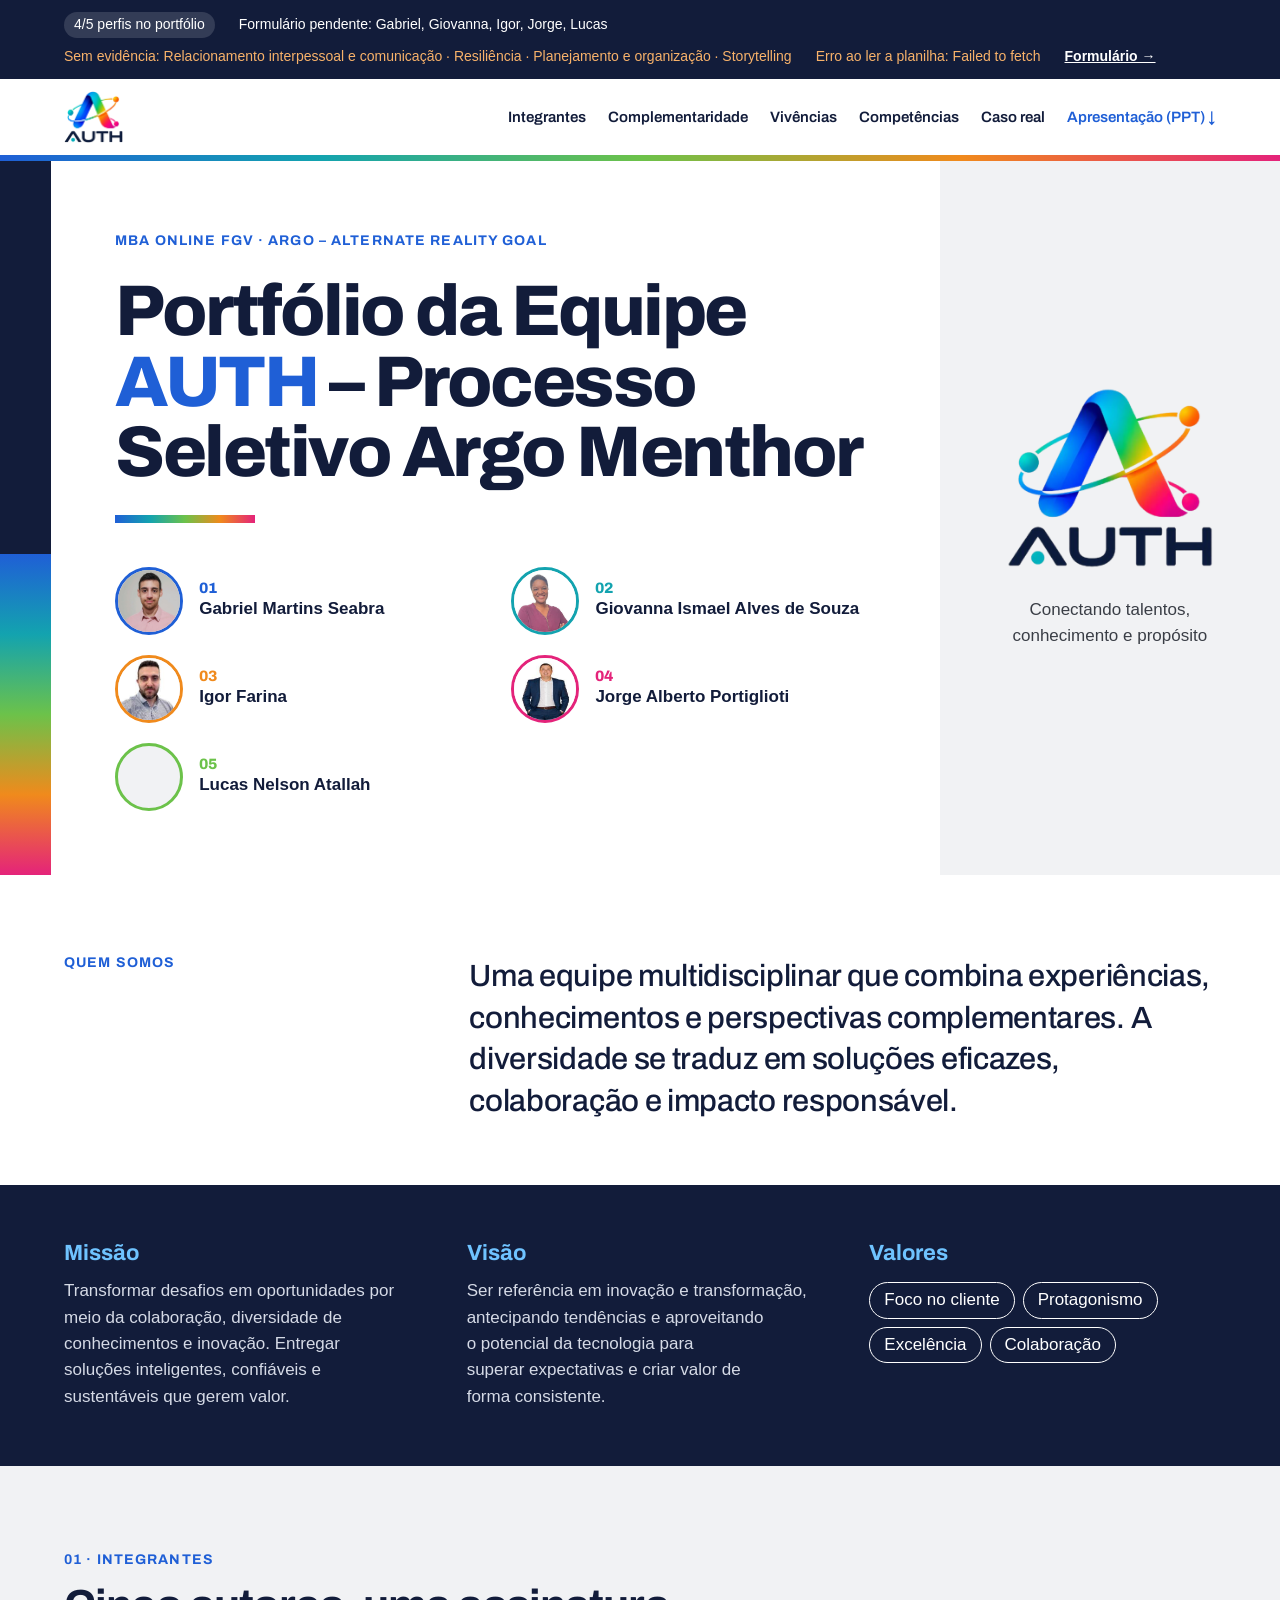
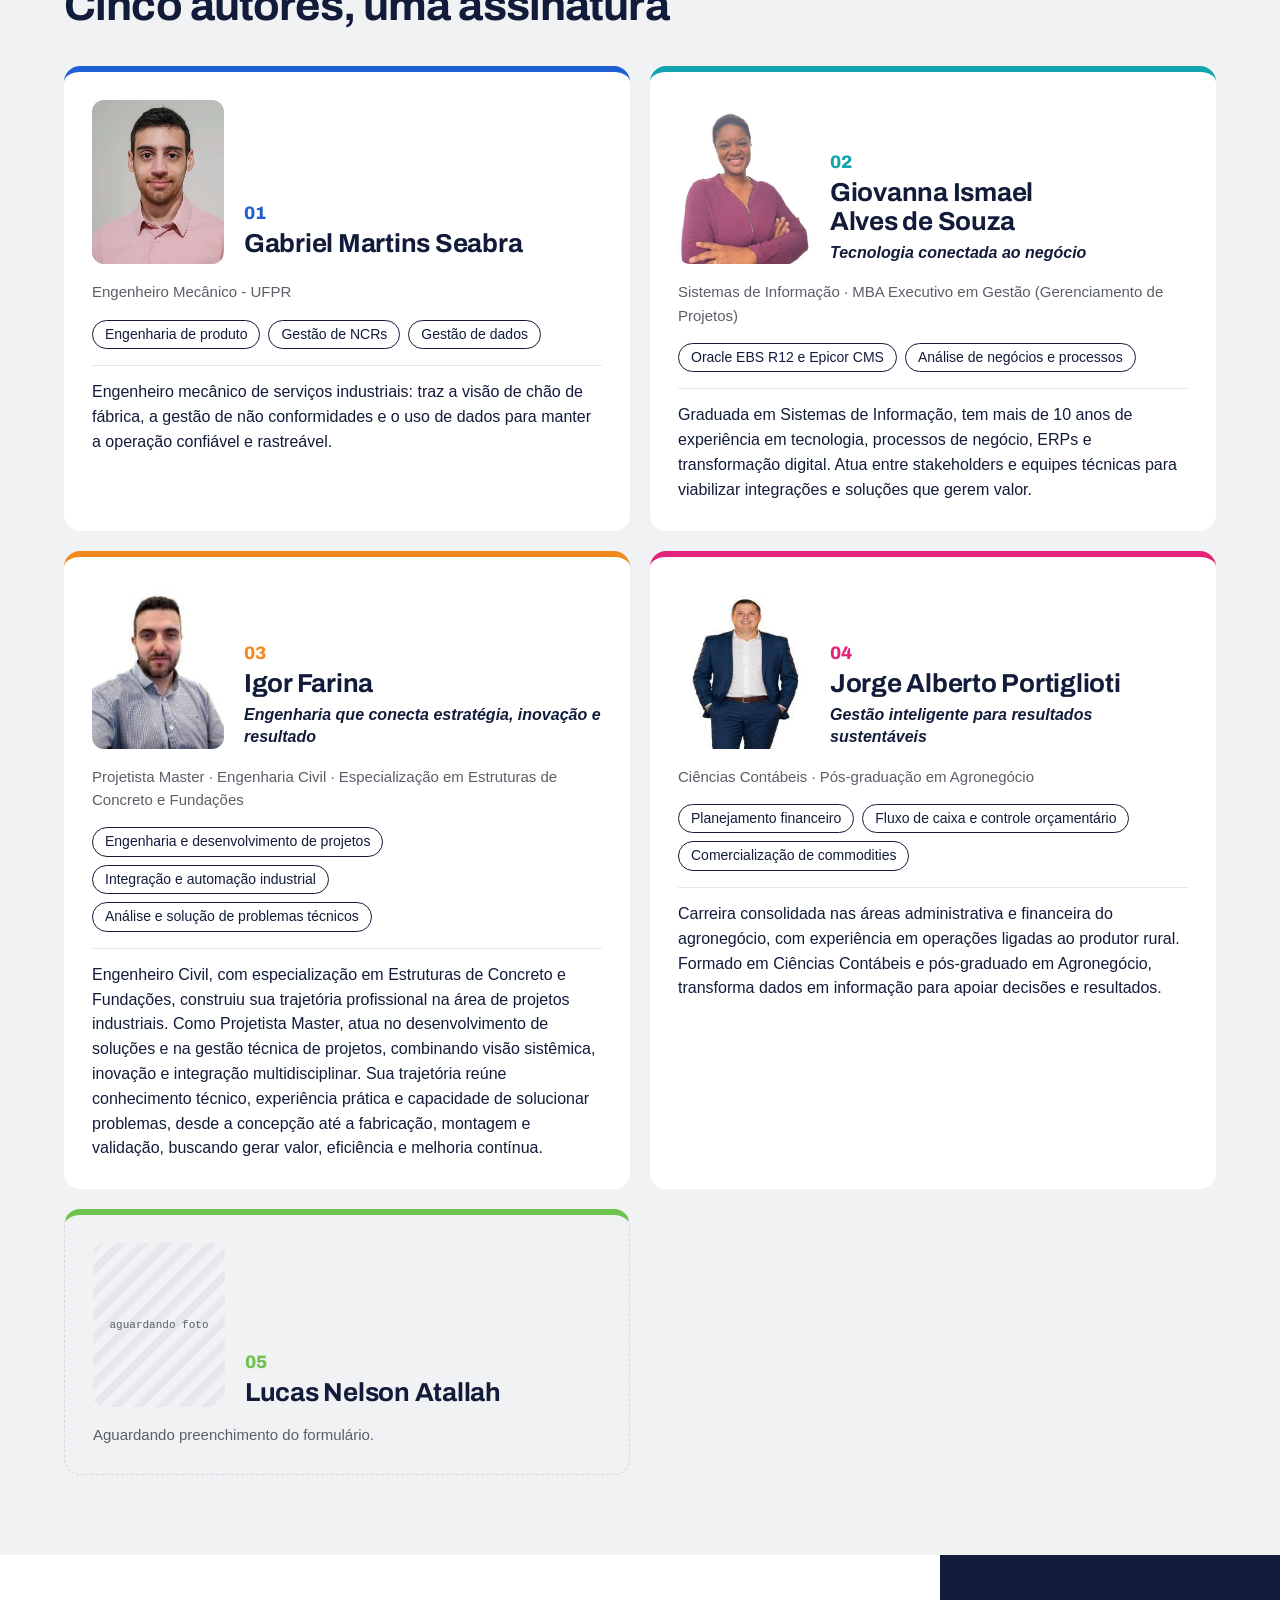
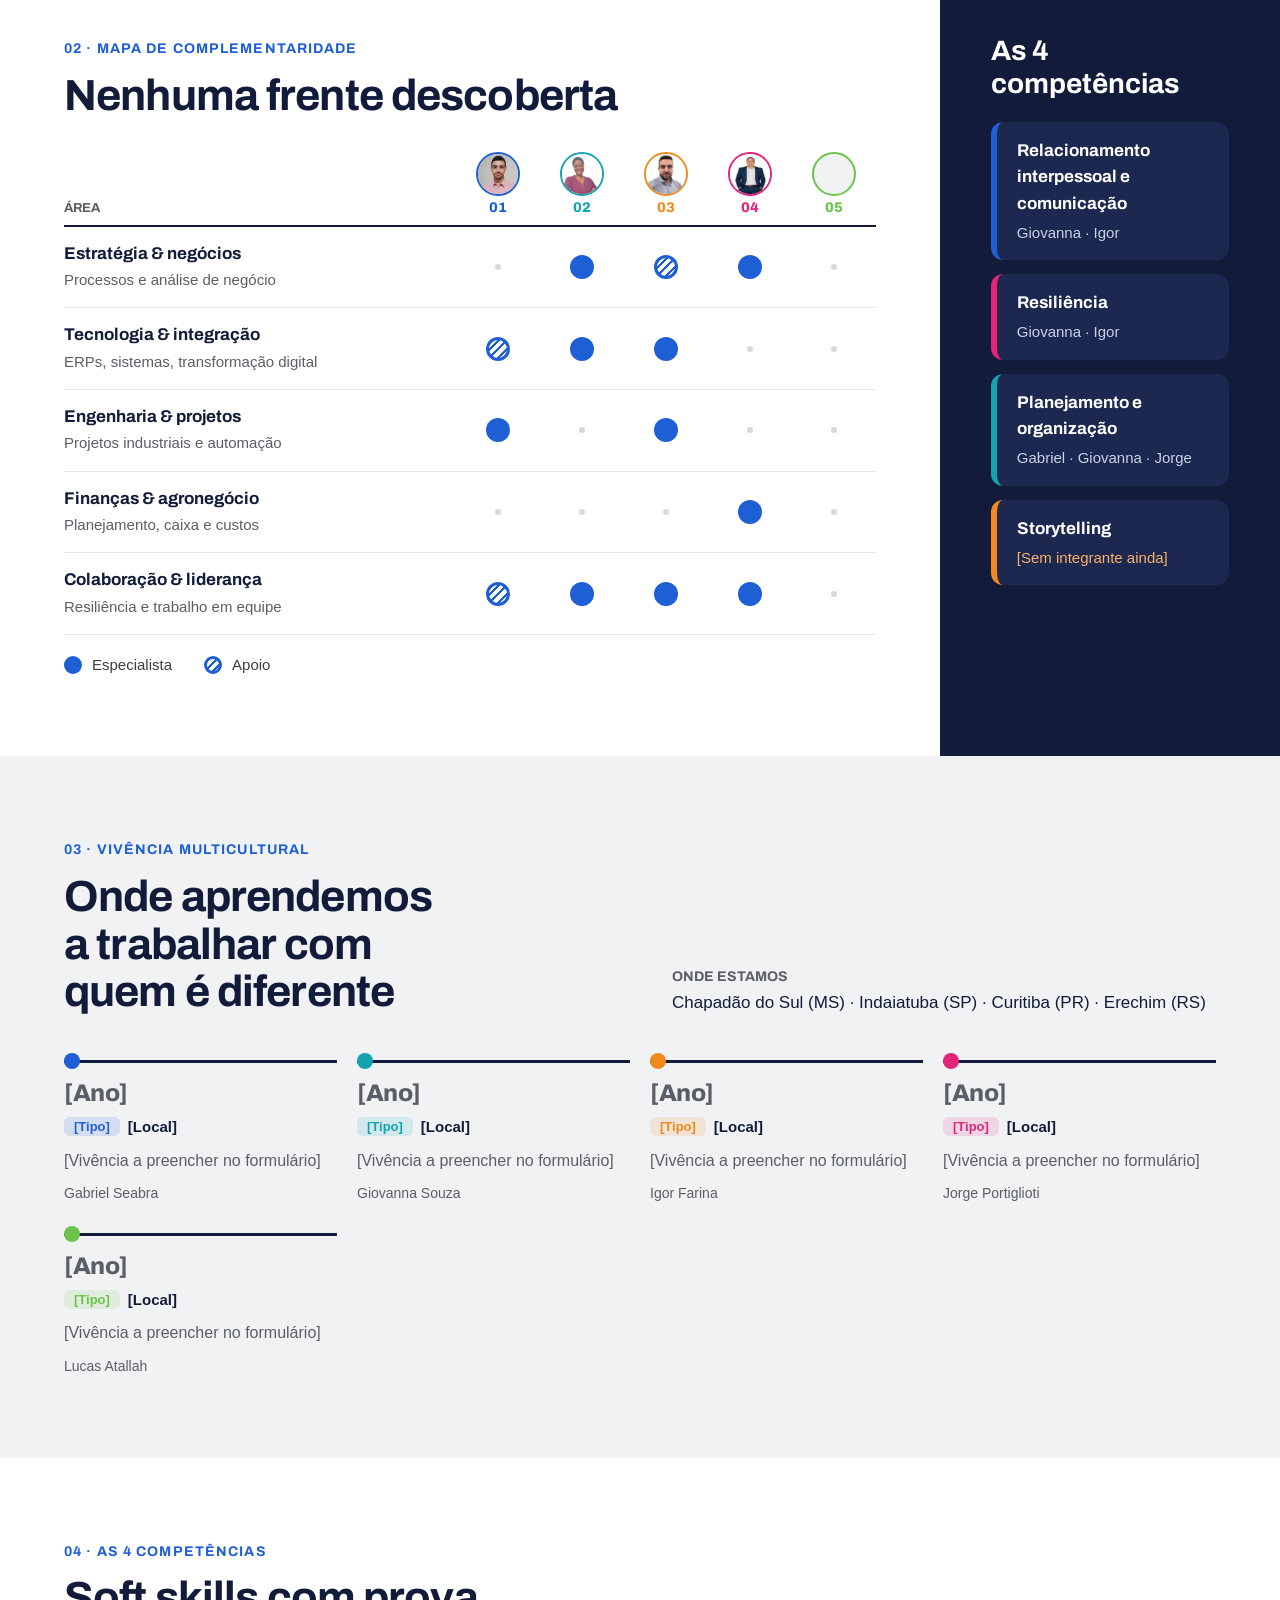
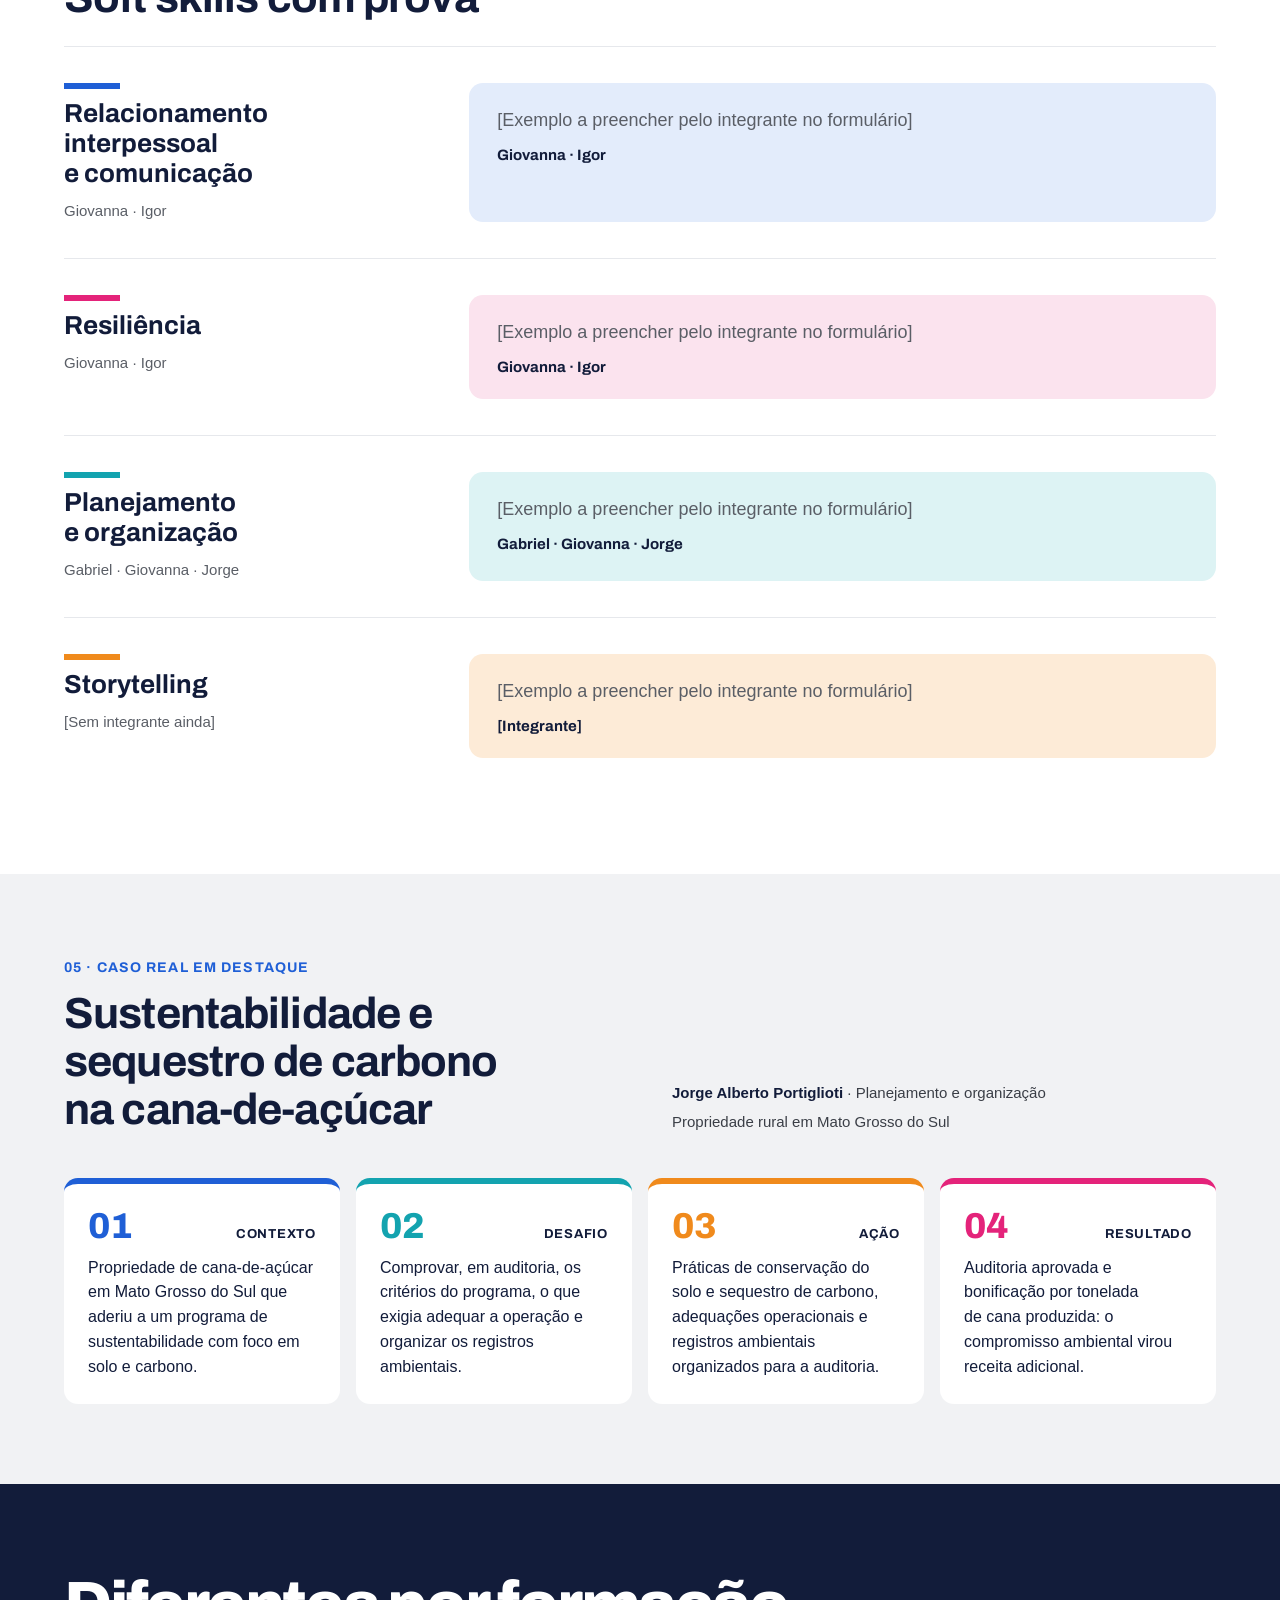
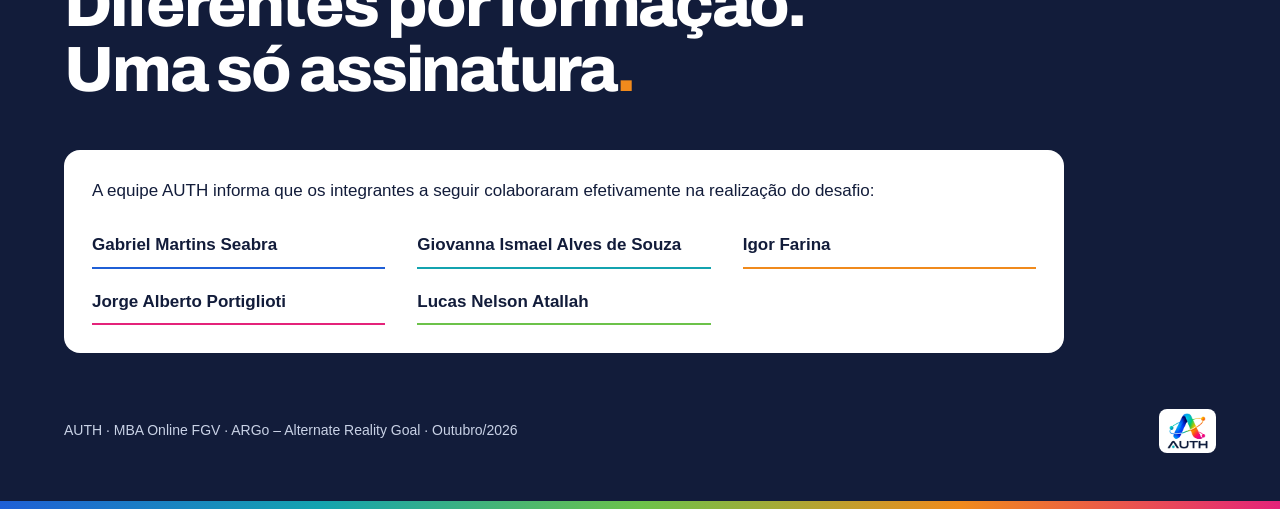
==== commit 2108ea90: "Reinclui Lucas Nelson Atallah (5 integrantes) Co-Authored-By: Claude Opus 5.5 <noreply@anthropic.com" ====
--- a/index.html
+++ b/index.html
@@ -100,7 +100,7 @@
 
   const cards = `
   <section id="integrantes" class="block cinza">
-    <div style="margin-bottom:36px"><span class="eyebrow">01 · Integrantes</span><h2 class="h2">Quatro autores, uma assinatura</h2></div>
+    <div style="margin-bottom:36px"><span class="eyebrow">01 · Integrantes</span><h2 class="h2">Cinco autores, uma assinatura</h2></div>
     <div class="cards">
       ${membros.map(m => m.pendente ? `
         <article class="card pend" style="--c:${m.cor}">
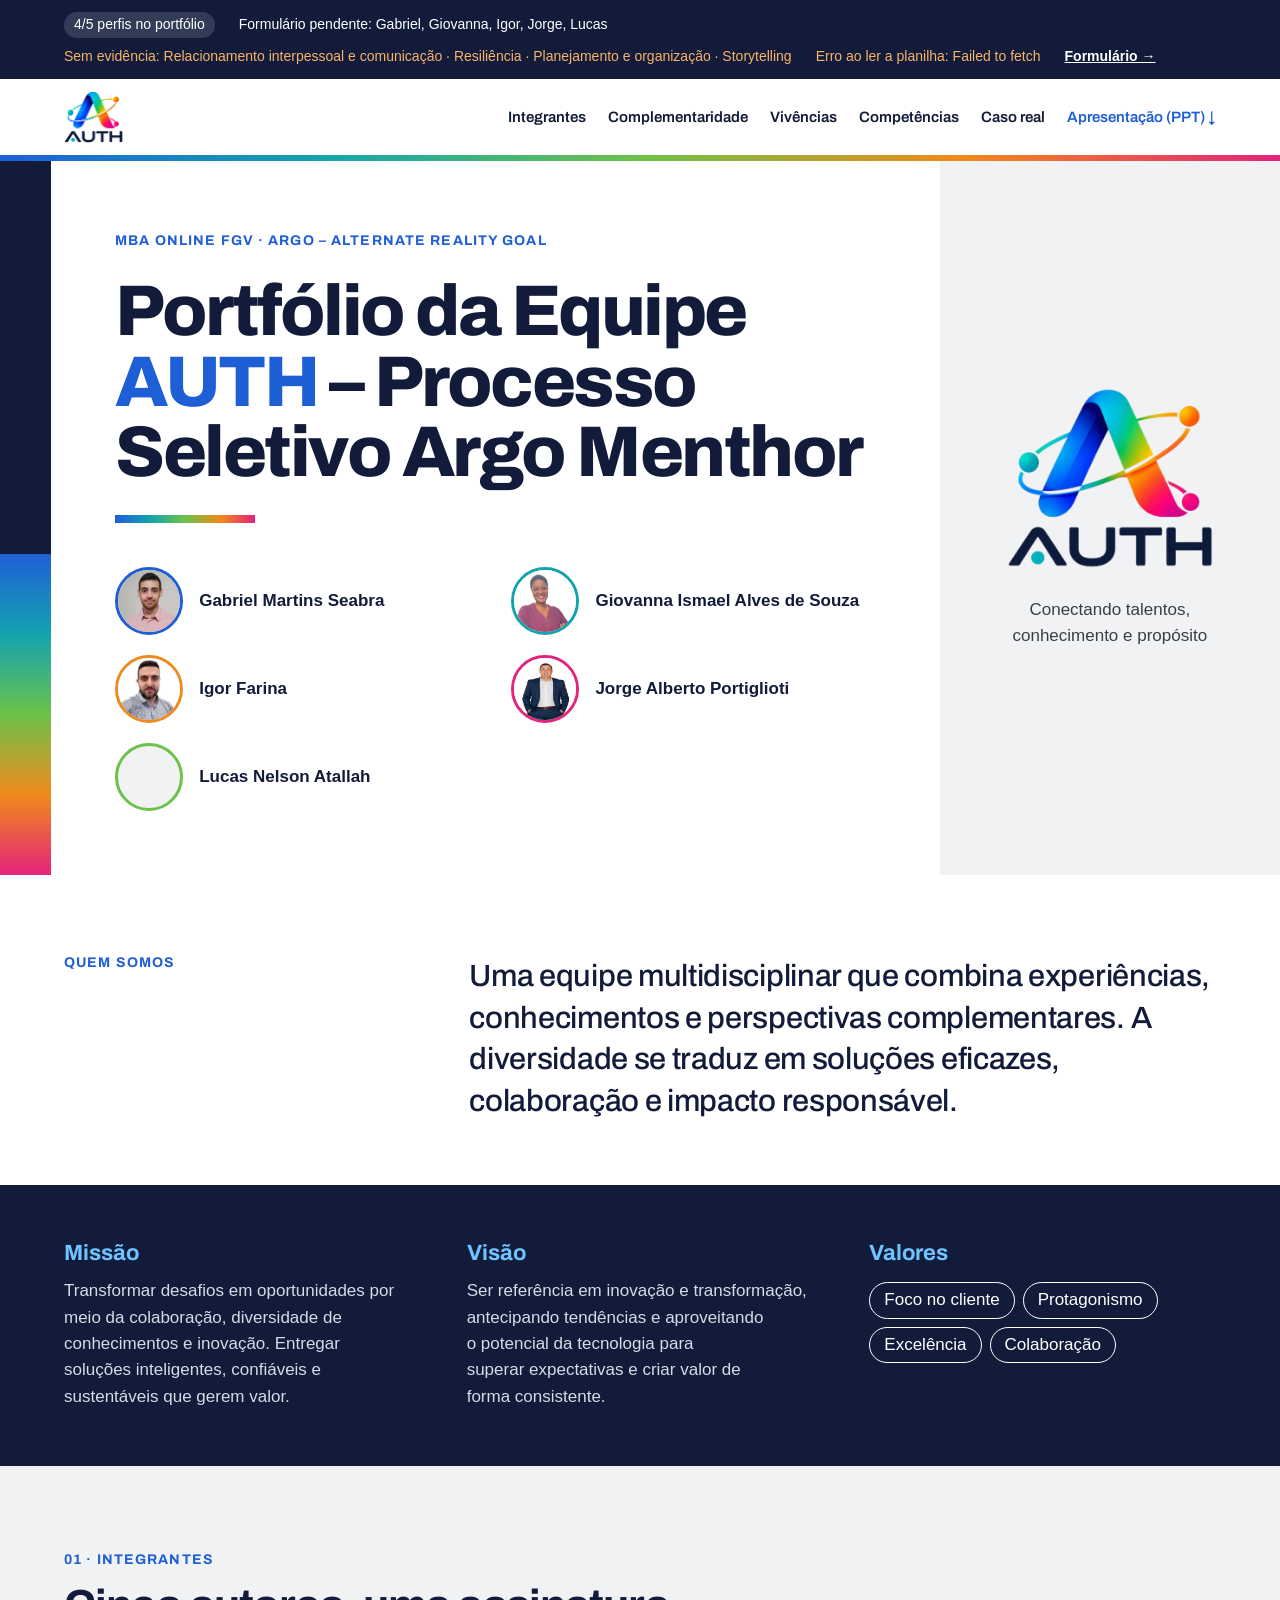
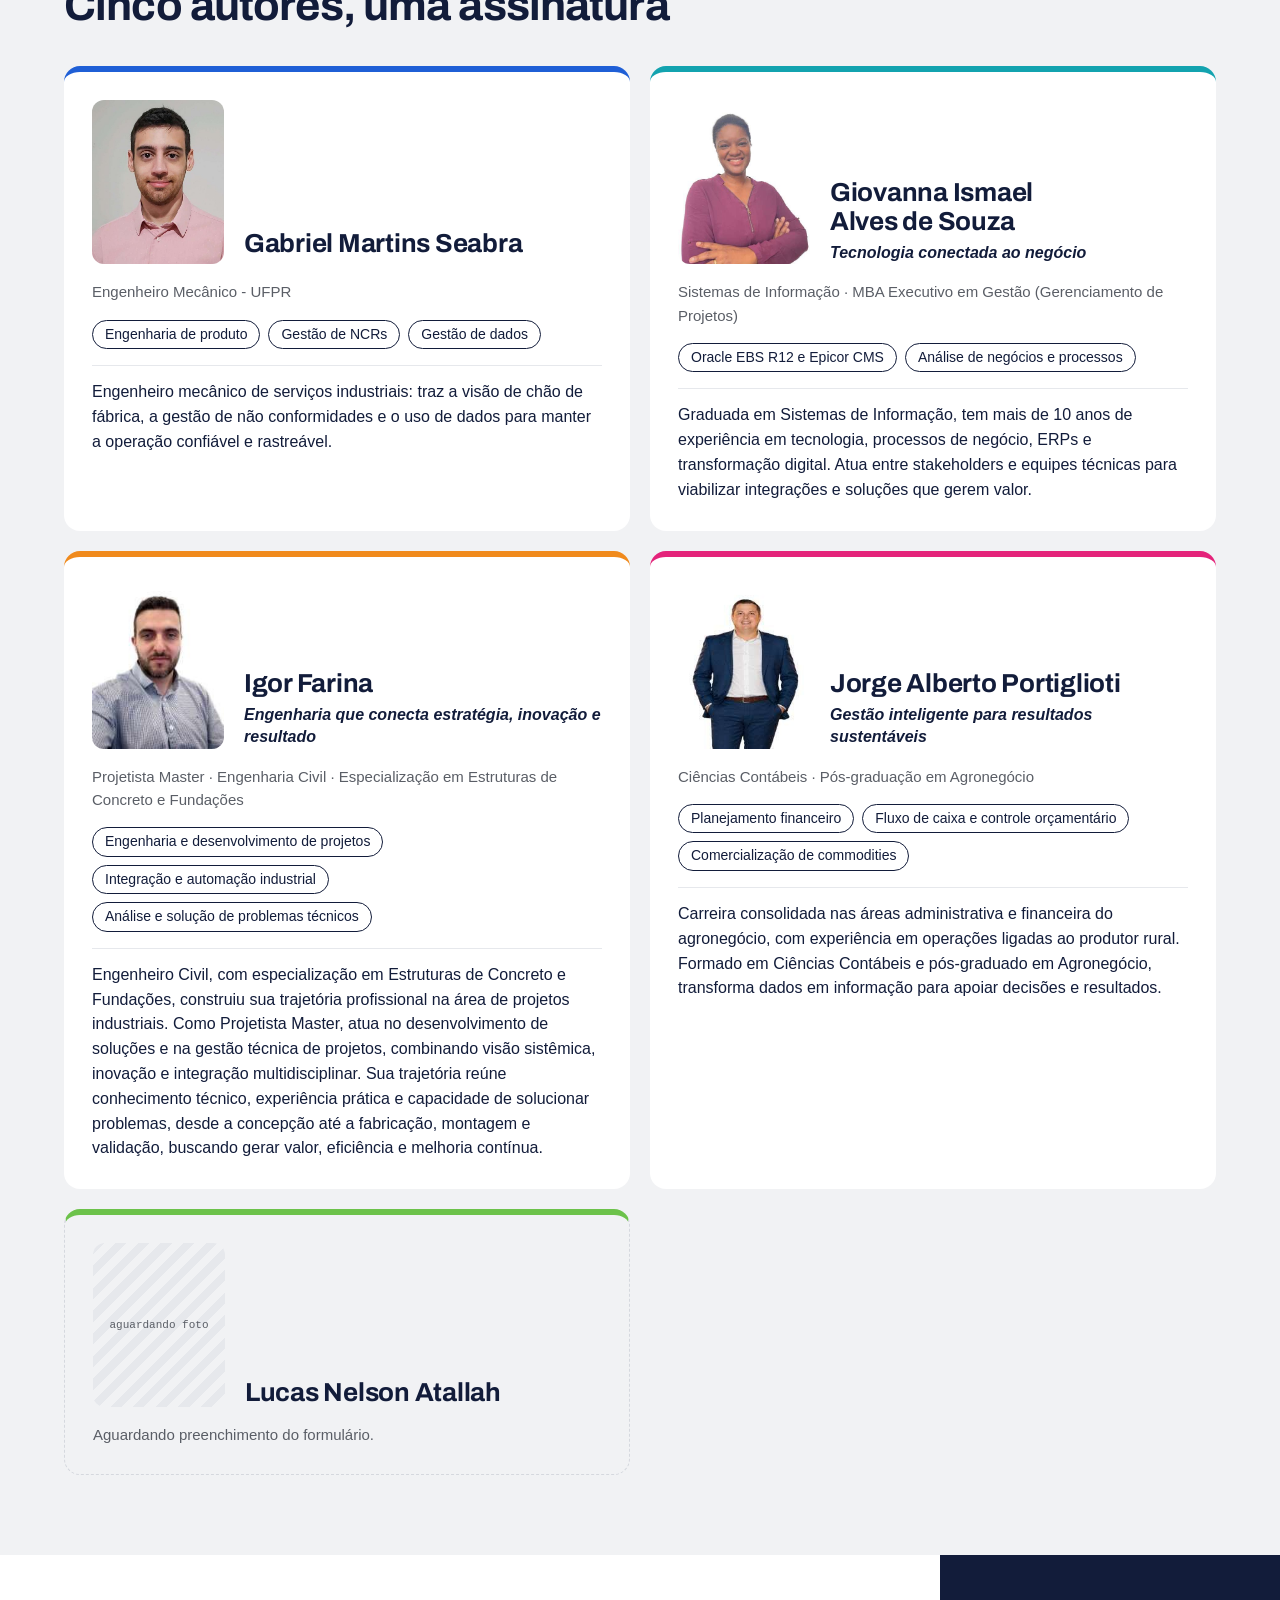
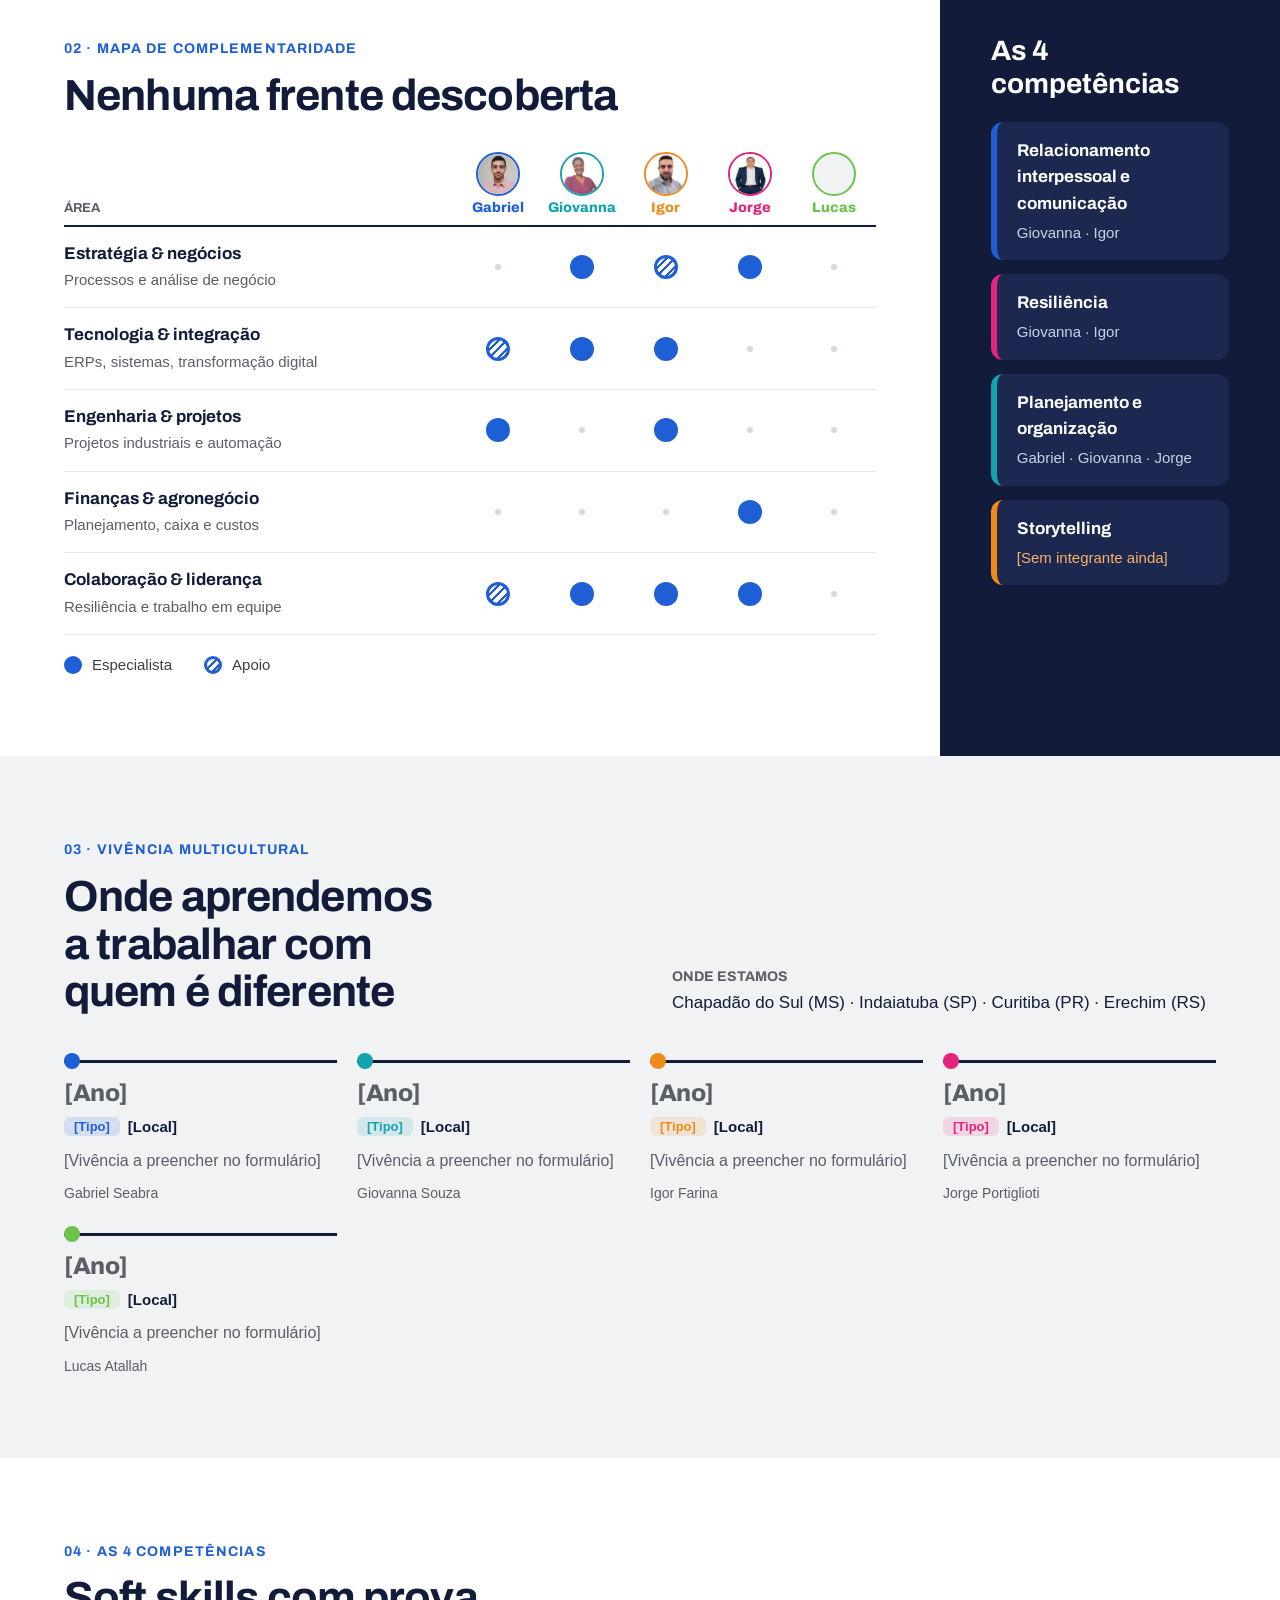
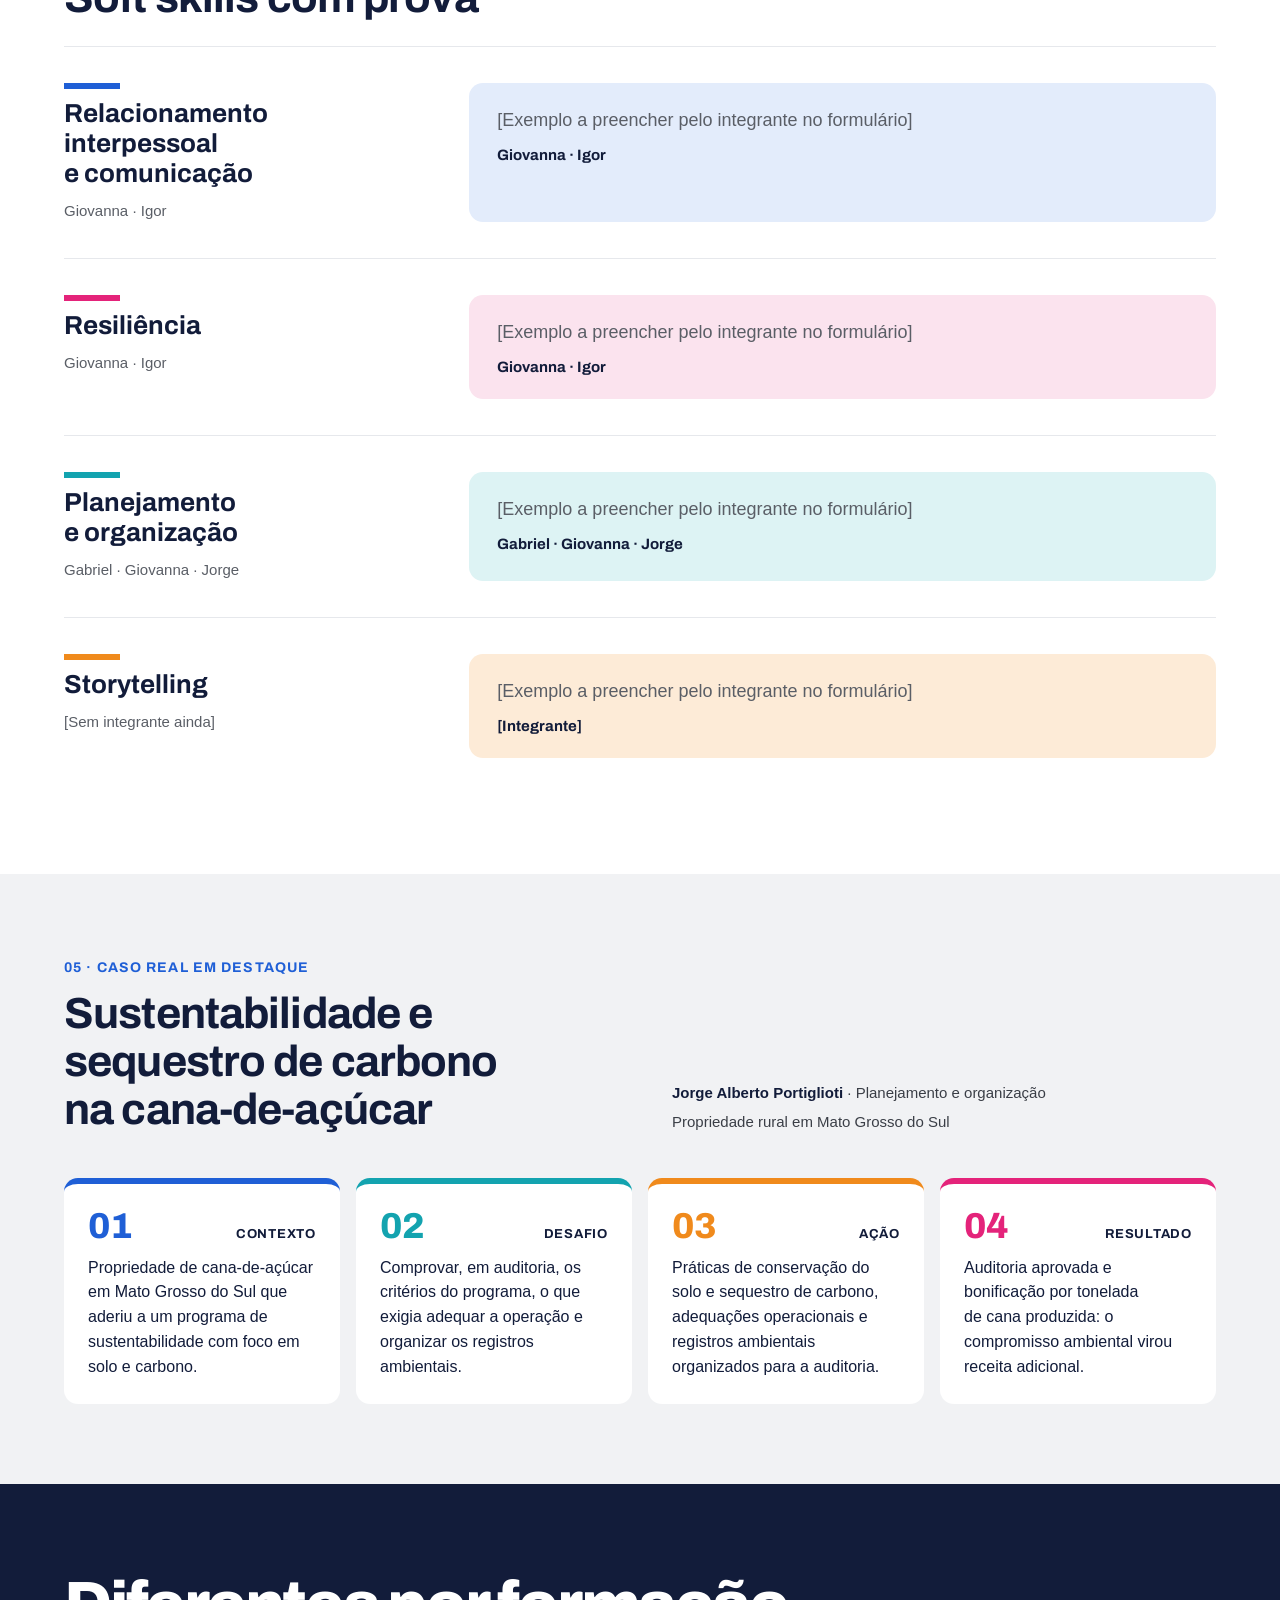
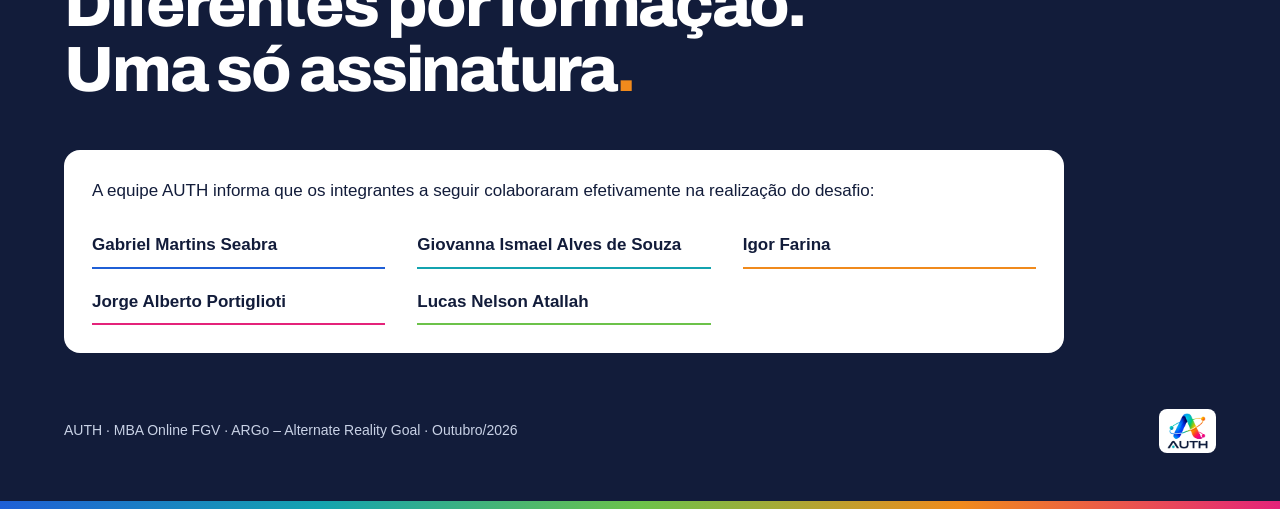
==== commit 1da26fb2: "Retira a numeração dos integrantes (site, PDF e PPT) Co-Authored-By: Claude Opus 5.5 <noreply@anthro" ====
--- a/index.html
+++ b/index.html
@@ -68,7 +68,7 @@
         ${membros.map(m => `
           <div class="cover-person" style="--c:${m.cor}">
             ${avatar(m)}
-            <div><b>${m.n}</b><strong>${esc(m.nome)}</strong></div>
+            <div><strong>${esc(m.nome)}</strong></div>
           </div>`).join('')}
       </div>
     </div>
@@ -105,15 +105,15 @@
       ${membros.map(m => m.pendente ? `
         <article class="card pend" style="--c:${m.cor}">
           <div class="card-body">
-            <div class="card-top"><div class="card-photo">${foto(m, 'aguardando foto')}</div><div class="card-id"><b>${m.n}</b><h3>${esc(m.nome)}</h3></div></div>
+            <div class="card-top"><div class="card-photo">${foto(m, 'aguardando foto')}</div><div class="card-id"><h3>${esc(m.nome)}</h3></div></div>
             <span class="pend-note">Aguardando preenchimento do formulário.</span>
           </div>
         </article>` : `
         <article class="card" style="--c:${m.cor}">
           <div class="card-body">
             <div class="card-top">
-              <div class="card-photo">${foto(m, 'foto ' + m.n)}</div>
-              <div class="card-id"><b>${m.n}</b><h3>${esc(m.nome)}</h3>${linha1(m)}</div>
+              <div class="card-photo">${foto(m, 'foto')}</div>
+              <div class="card-id"><h3>${esc(m.nome)}</h3>${linha1(m)}</div>
             </div>
             <span class="card-sub">${linha2(m)}</span>
             <div class="tags">${m.skills.map(s => `<span class="tag">${esc(s)}</span>`).join('')}</div>
@@ -130,7 +130,7 @@
       <span class="eyebrow">02 · Mapa de complementaridade</span>
       <h2 class="h2" style="margin-bottom:32px">Nenhuma frente descoberta</h2>
       <div class="matrix-wrap"><div class="matrix" style="--n:${membros.length}">
-        <div class="mrow head"><span>ÁREA</span>${membros.map(m => `<div class="mhead" style="--c:${m.cor}" title="${esc(m.nome)}">${avatar(m)}<b>${m.n}</b></div>`).join('')}</div>
+        <div class="mrow head"><span>ÁREA</span>${membros.map(m => `<div class="mhead" style="--c:${m.cor}" title="${esc(m.nome)}">${avatar(m)}<b>${esc(m.nome.split(' ')[0])}</b></div>`).join('')}</div>
         ${D.matrix.map(r => `
           <div class="mrow"><div><strong>${esc(r.area)}</strong><br><span class="bu">${esc(r.bu)}</span></div>${r.cells.map(c => `<div class="mcell">${dot(c)}</div>`).join('')}</div>`).join('')}
       </div></div>
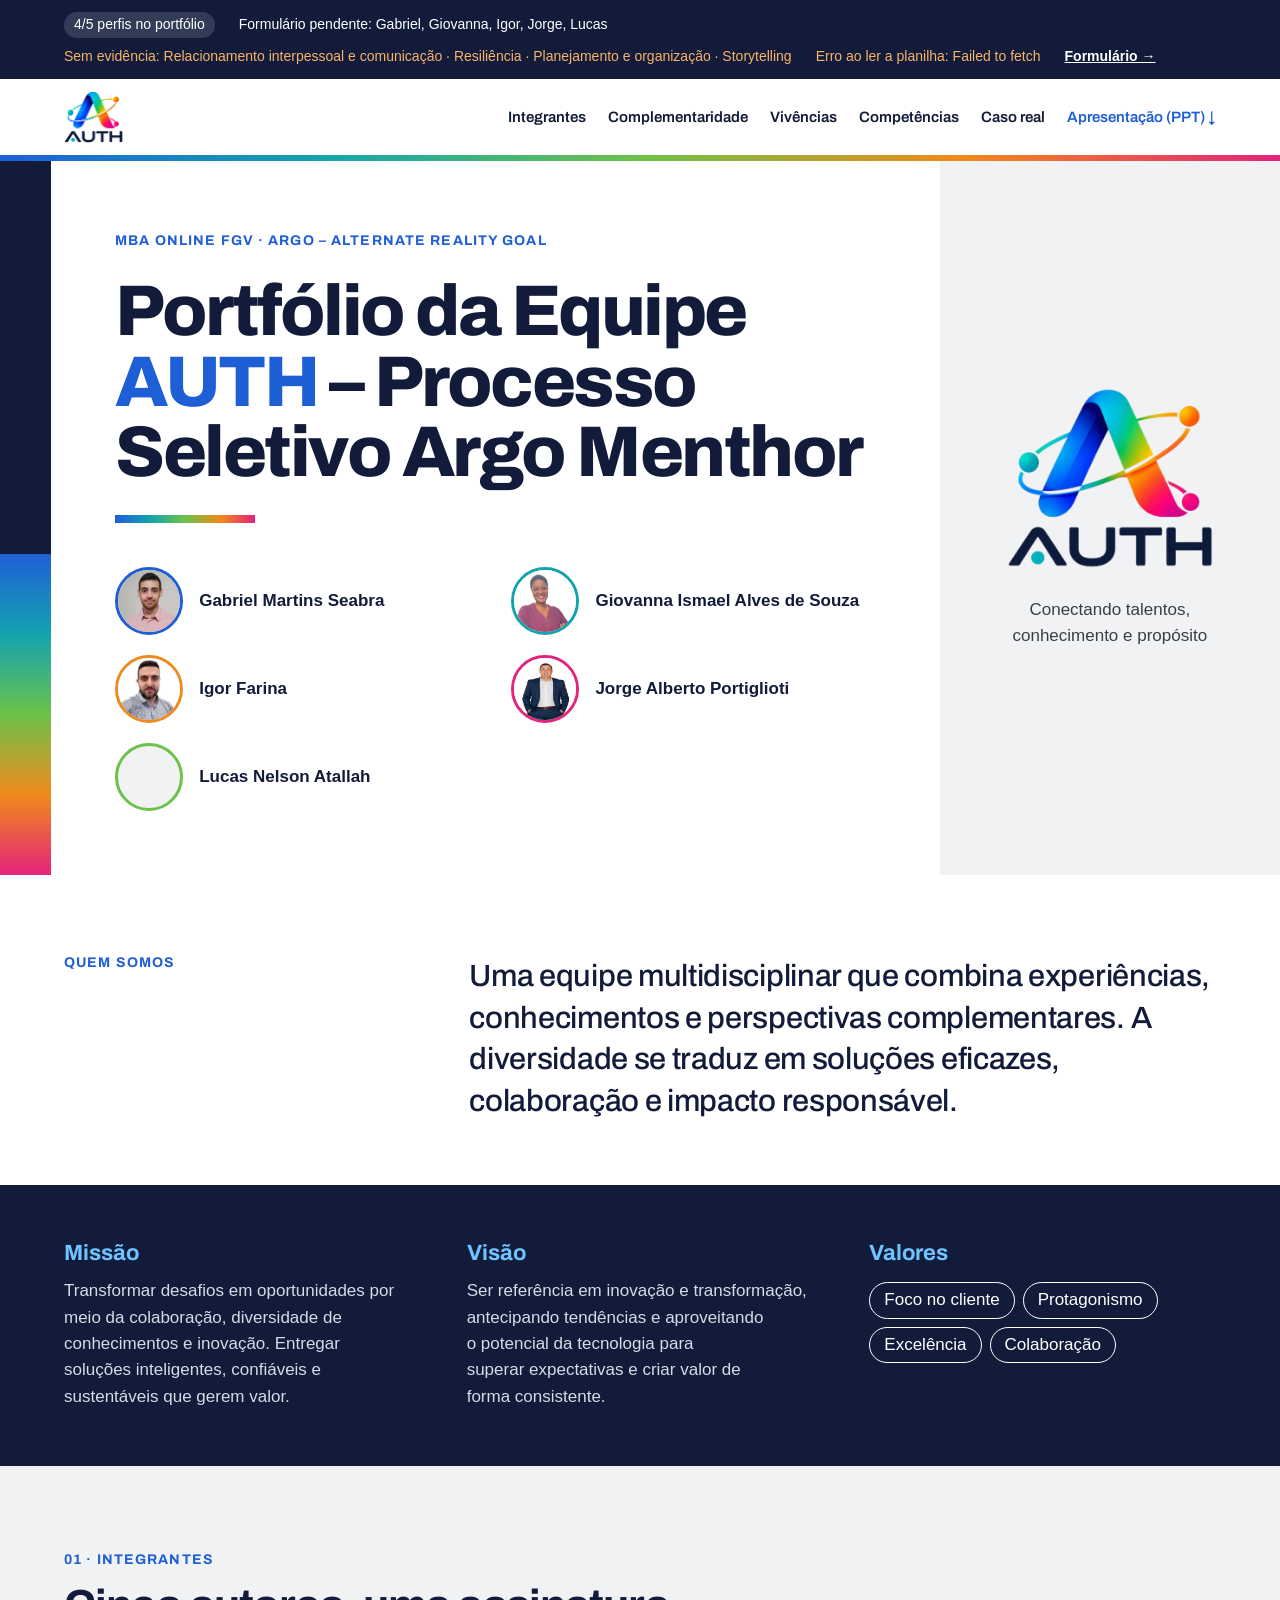
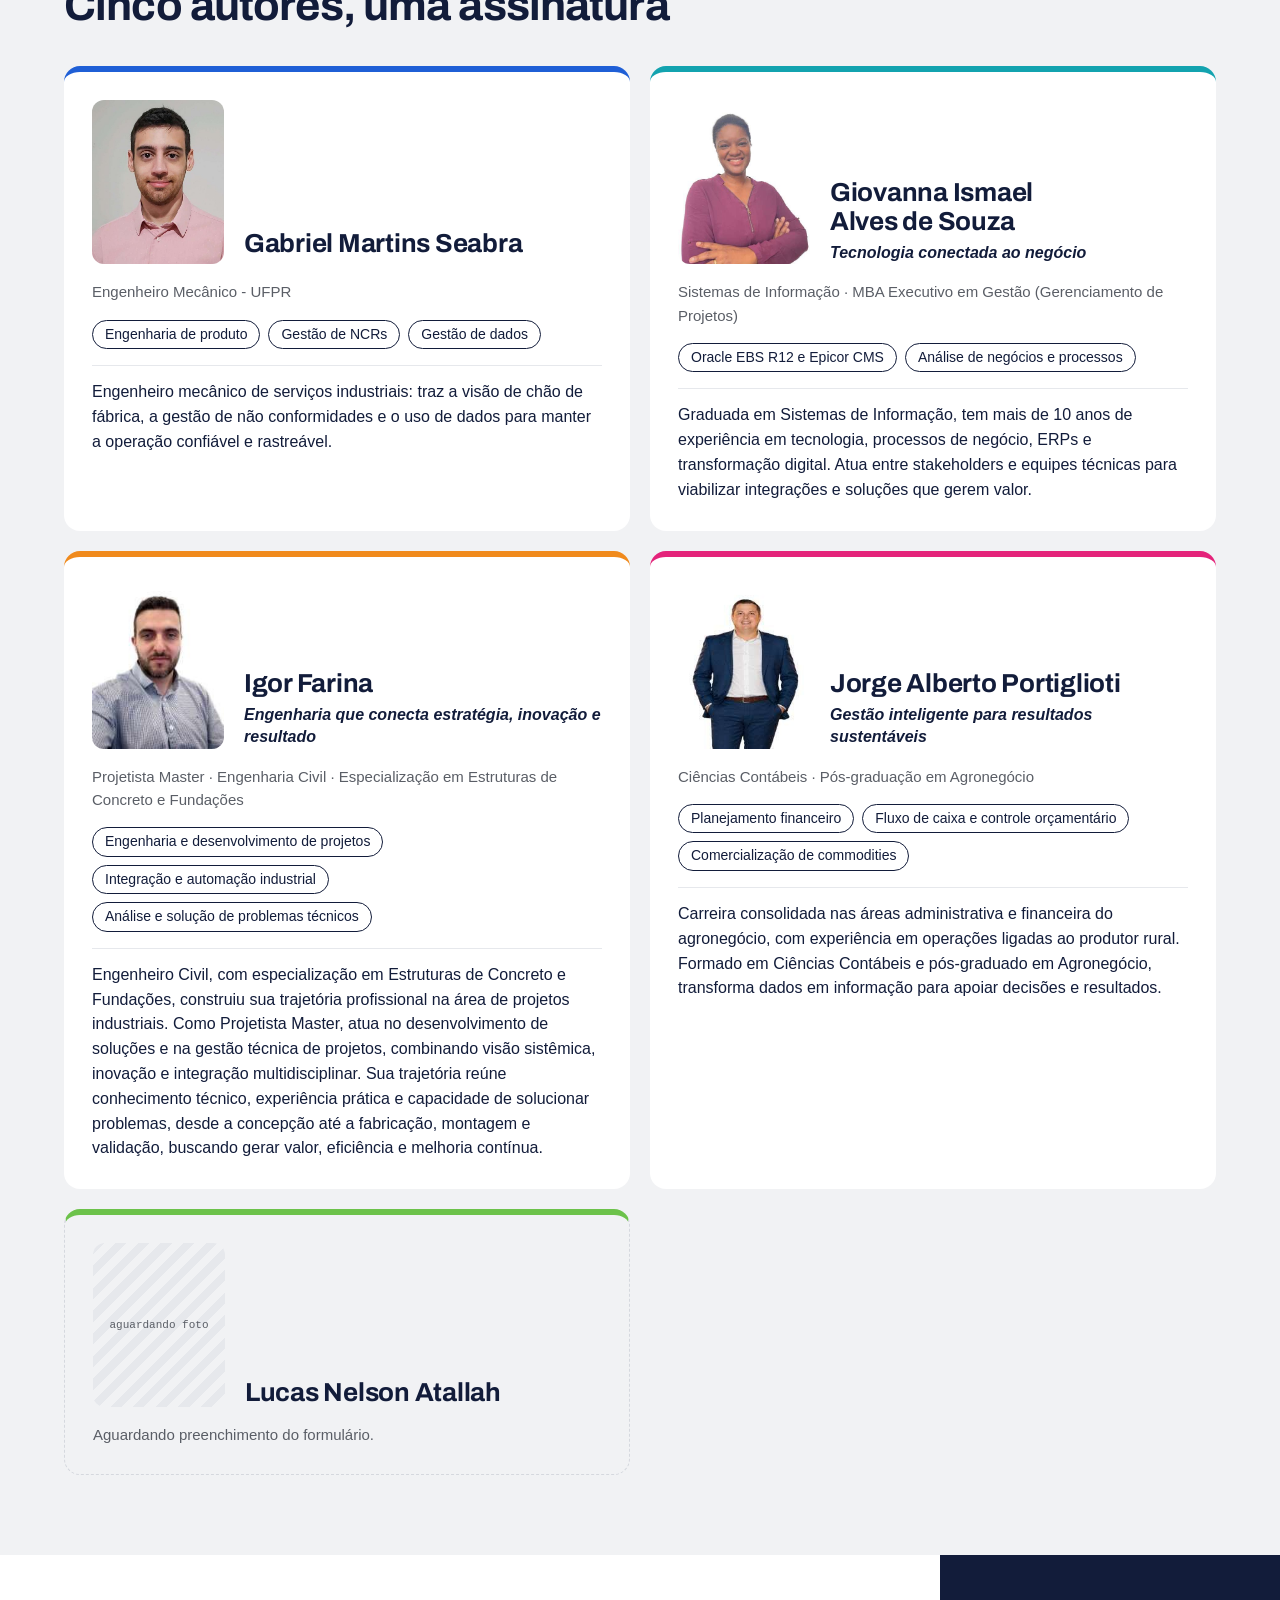
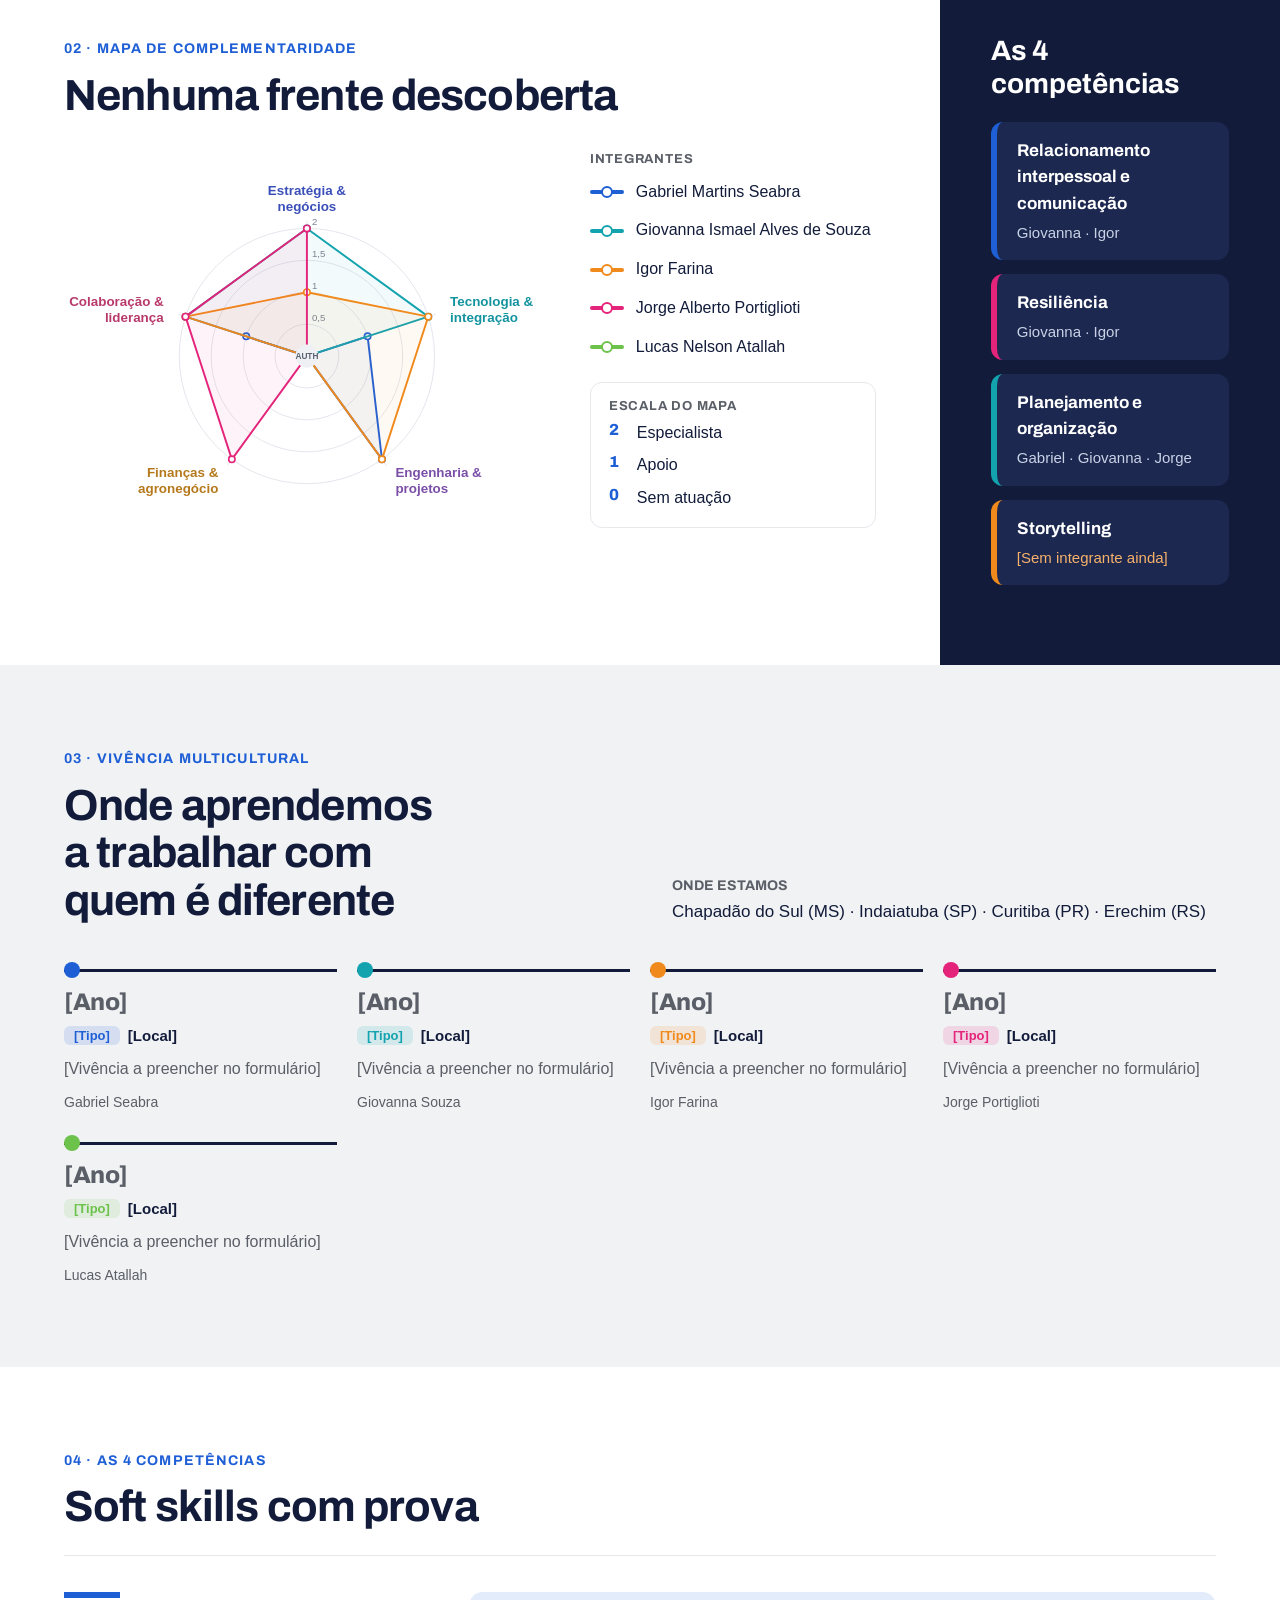
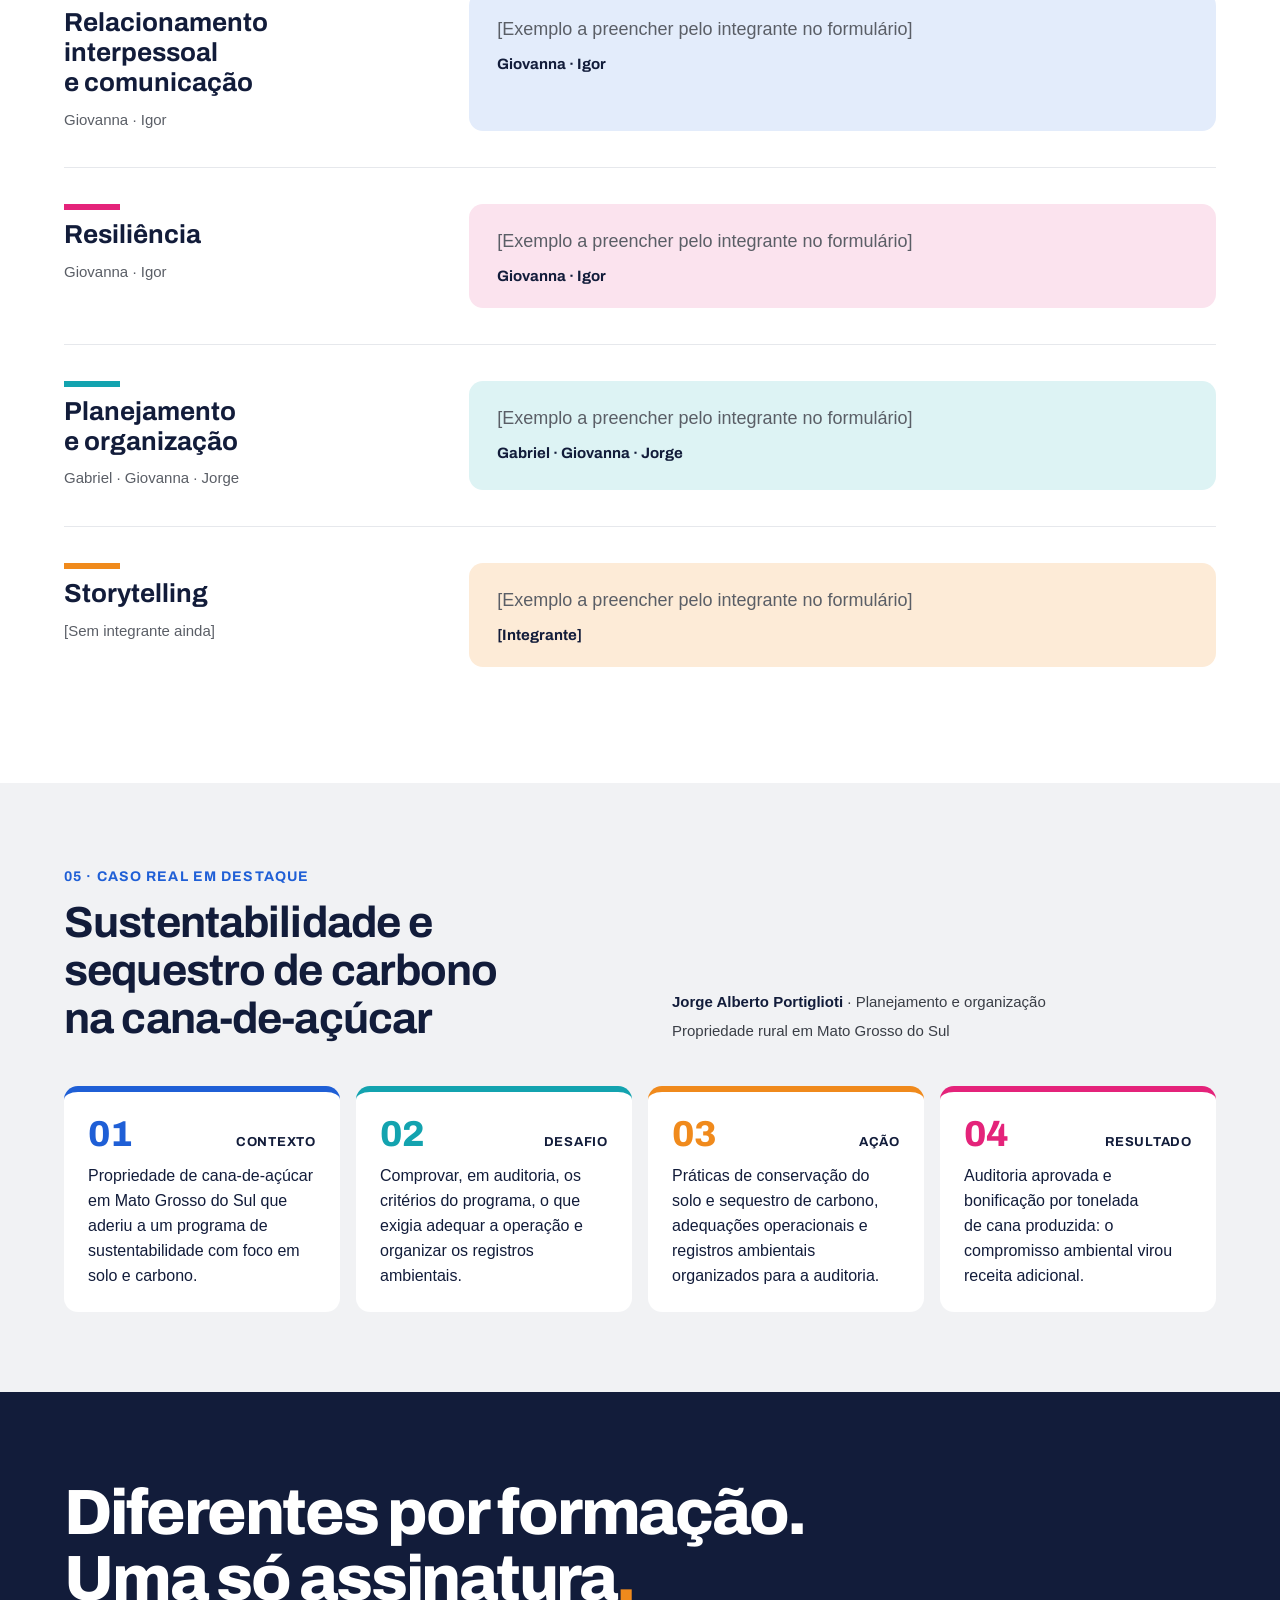
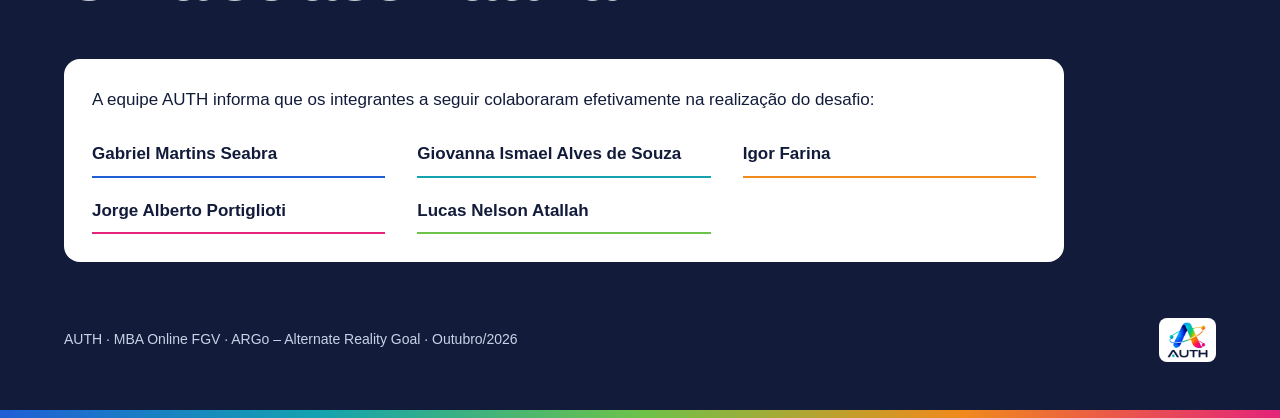
==== commit e7aa6422: "Mapa de complementaridade como roda de competências (radar) no site, PDF e PPT Co-Authored-By: Claud" ====
--- a/index.html
+++ b/index.html
@@ -7,11 +7,11 @@
 <meta name="description" content="Portfólio da Equipe AUTH – Processo Seletivo Argo Menthor · MBA Online FGV">
 <link rel="preconnect" href="https://fonts.googleapis.com">
 <link href="https://fonts.googleapis.com/css2?family=Archivo:wght@500;600;700;800&display=swap" rel="stylesheet">
-<link rel="stylesheet" href="assets/style.css">
+<link rel="stylesheet" href="assets/style.css?v=20261019d">
 <link rel="icon" type="image/png" href="assets/logo-mark.png">
-<script src="config.js"></script>
-<script src="assets/auth.js"></script>
-<script src="assets/ppt.js"></script>
+<script src="config.js?v=20261019d"></script>
+<script src="assets/auth.js?v=20261019d"></script>
+<script src="assets/ppt.js?v=20261019d"></script>
 </head>
 <body>
 <div id="app"><div class="loading">Carregando o portfólio…</div></div>
@@ -123,18 +123,19 @@
     </div>
   </section>`;
 
-  const dot = c => `<span class="dot${c}" title="${['Sem atuação', 'Apoio', 'Especialista'][c]}"></span>`;
   const matrix = `
   <section id="mapa" class="split">
     <div class="split-main">
       <span class="eyebrow">02 · Mapa de complementaridade</span>
       <h2 class="h2" style="margin-bottom:32px">Nenhuma frente descoberta</h2>
-      <div class="matrix-wrap"><div class="matrix" style="--n:${membros.length}">
-        <div class="mrow head"><span>ÁREA</span>${membros.map(m => `<div class="mhead" style="--c:${m.cor}" title="${esc(m.nome)}">${avatar(m)}<b>${esc(m.nome.split(' ')[0])}</b></div>`).join('')}</div>
-        ${D.matrix.map(r => `
-          <div class="mrow"><div><strong>${esc(r.area)}</strong><br><span class="bu">${esc(r.bu)}</span></div>${r.cells.map(c => `<div class="mcell">${dot(c)}</div>`).join('')}</div>`).join('')}
-      </div></div>
-      <div class="legend"><span><span class="dot2" style="width:18px;height:18px"></span>Especialista</span><span><span class="dot1" style="width:18px;height:18px"></span>Apoio</span></div>
+      <div class="radar-box">
+        <div class="radar-fig">${window.AUTH.radar(D, membros, { font: 21 })}</div>
+        <div class="radar-leg">
+          <b class="leg-t">Integrantes</b>
+          ${membros.map(m => `<span class="leg-m" style="--c:${m.cor}"><i></i>${esc(m.nome)}</span>`).join('')}
+          <div class="leg-escala"><b class="leg-t">Escala do mapa</b><span><em>2</em>Especialista</span><span><em>1</em>Apoio</span><span><em>0</em>Sem atuação</span></div>
+        </div>
+      </div>
     </div>
     <div class="split-side">
       <h3>As 4 competências</h3>
--- a/assets/style.css
+++ b/assets/style.css
@@ -175,3 +175,16 @@
 .foot img { height: 44px; width: auto; background: #fff; border-radius: 8px; padding: 4px 8px; }
 
 .loading { padding: 120px var(--gutter); text-align: center; color: var(--muted); }
+
+/* Roda de competências (mapa de complementaridade) */
+.radar-box { display: flex; flex-wrap: wrap; gap: 24px 40px; align-items: center; }
+.radar-fig { flex: 1 1 420px; min-width: 0; max-width: 640px; }
+.radar-fig svg { display: block; width: 100%; height: auto; }
+.radar-leg { flex: 1 1 220px; display: flex; flex-direction: column; gap: 14px; }
+.leg-t { font: 700 13px var(--display); letter-spacing: .06em; text-transform: uppercase; color: var(--muted); }
+.leg-m { display: flex; align-items: center; gap: 12px; font-size: 16px; }
+.leg-m i { position: relative; flex: none; width: 34px; height: 4px; border-radius: 2px; background: var(--c); }
+.leg-m i::after { content: ''; position: absolute; left: 50%; top: 50%; width: 8px; height: 8px; margin: -6px 0 0 -6px; border-radius: 50%; background: #fff; border: 2px solid var(--c); }
+.leg-escala { margin-top: 8px; padding: 16px 18px; background: #fff; border: 1.5px solid var(--papel-2); border-radius: 12px; display: flex; flex-direction: column; gap: 8px; }
+.leg-escala span { display: flex; gap: 14px; font-size: 16px; }
+.leg-escala em { font: 800 16px var(--display); font-style: normal; color: var(--azul); width: 14px; }
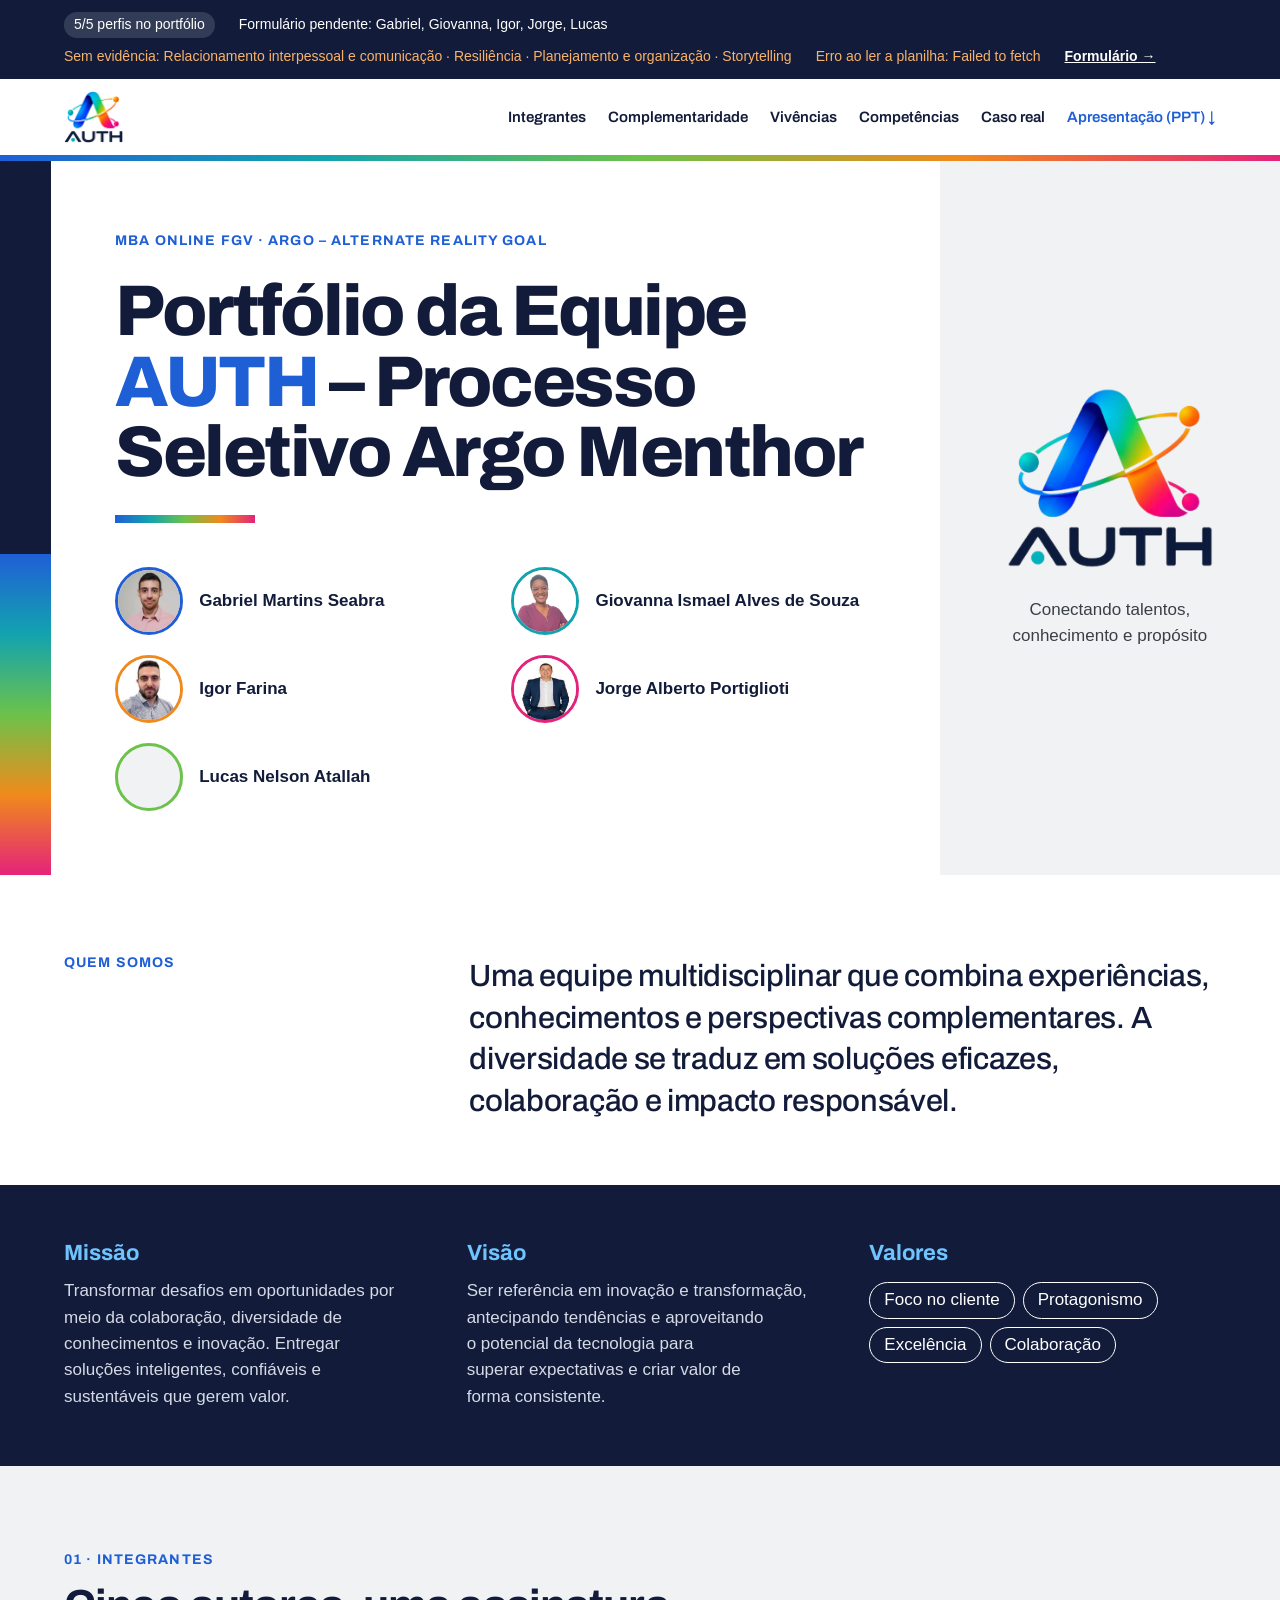
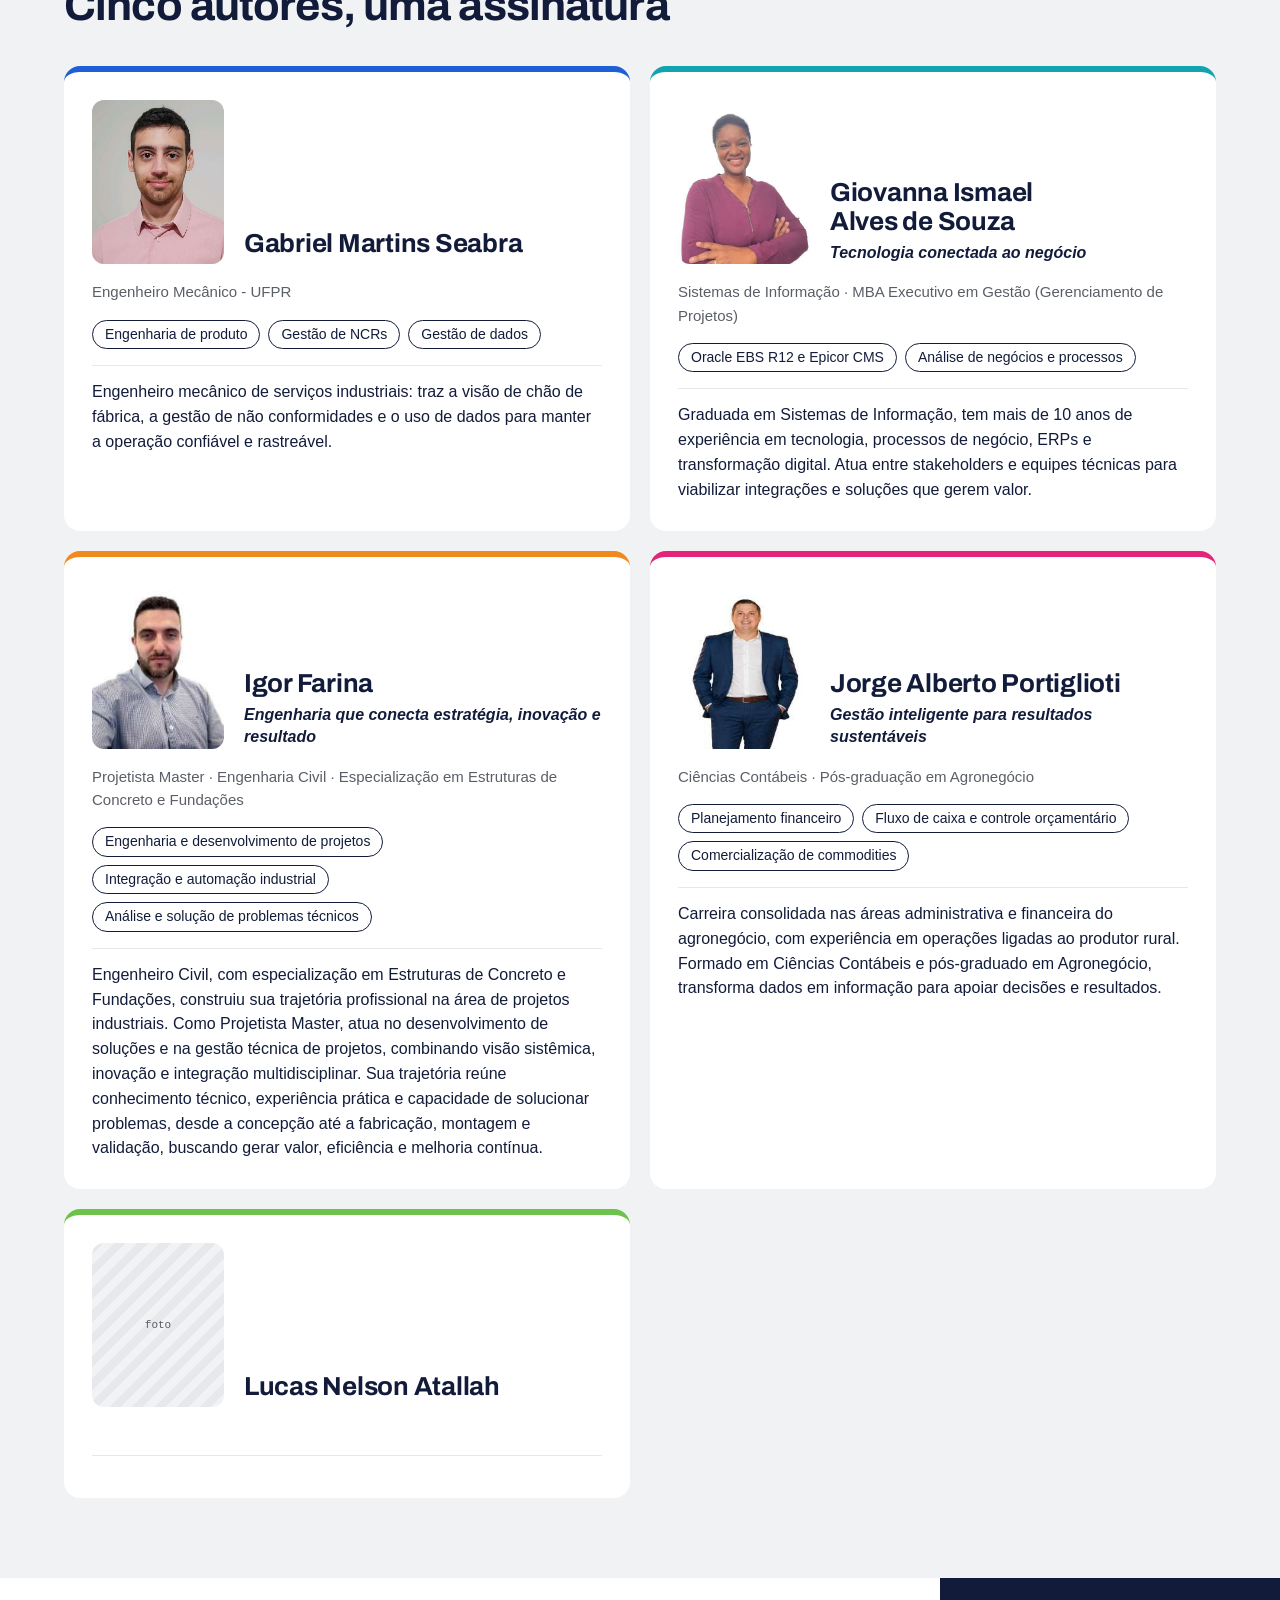
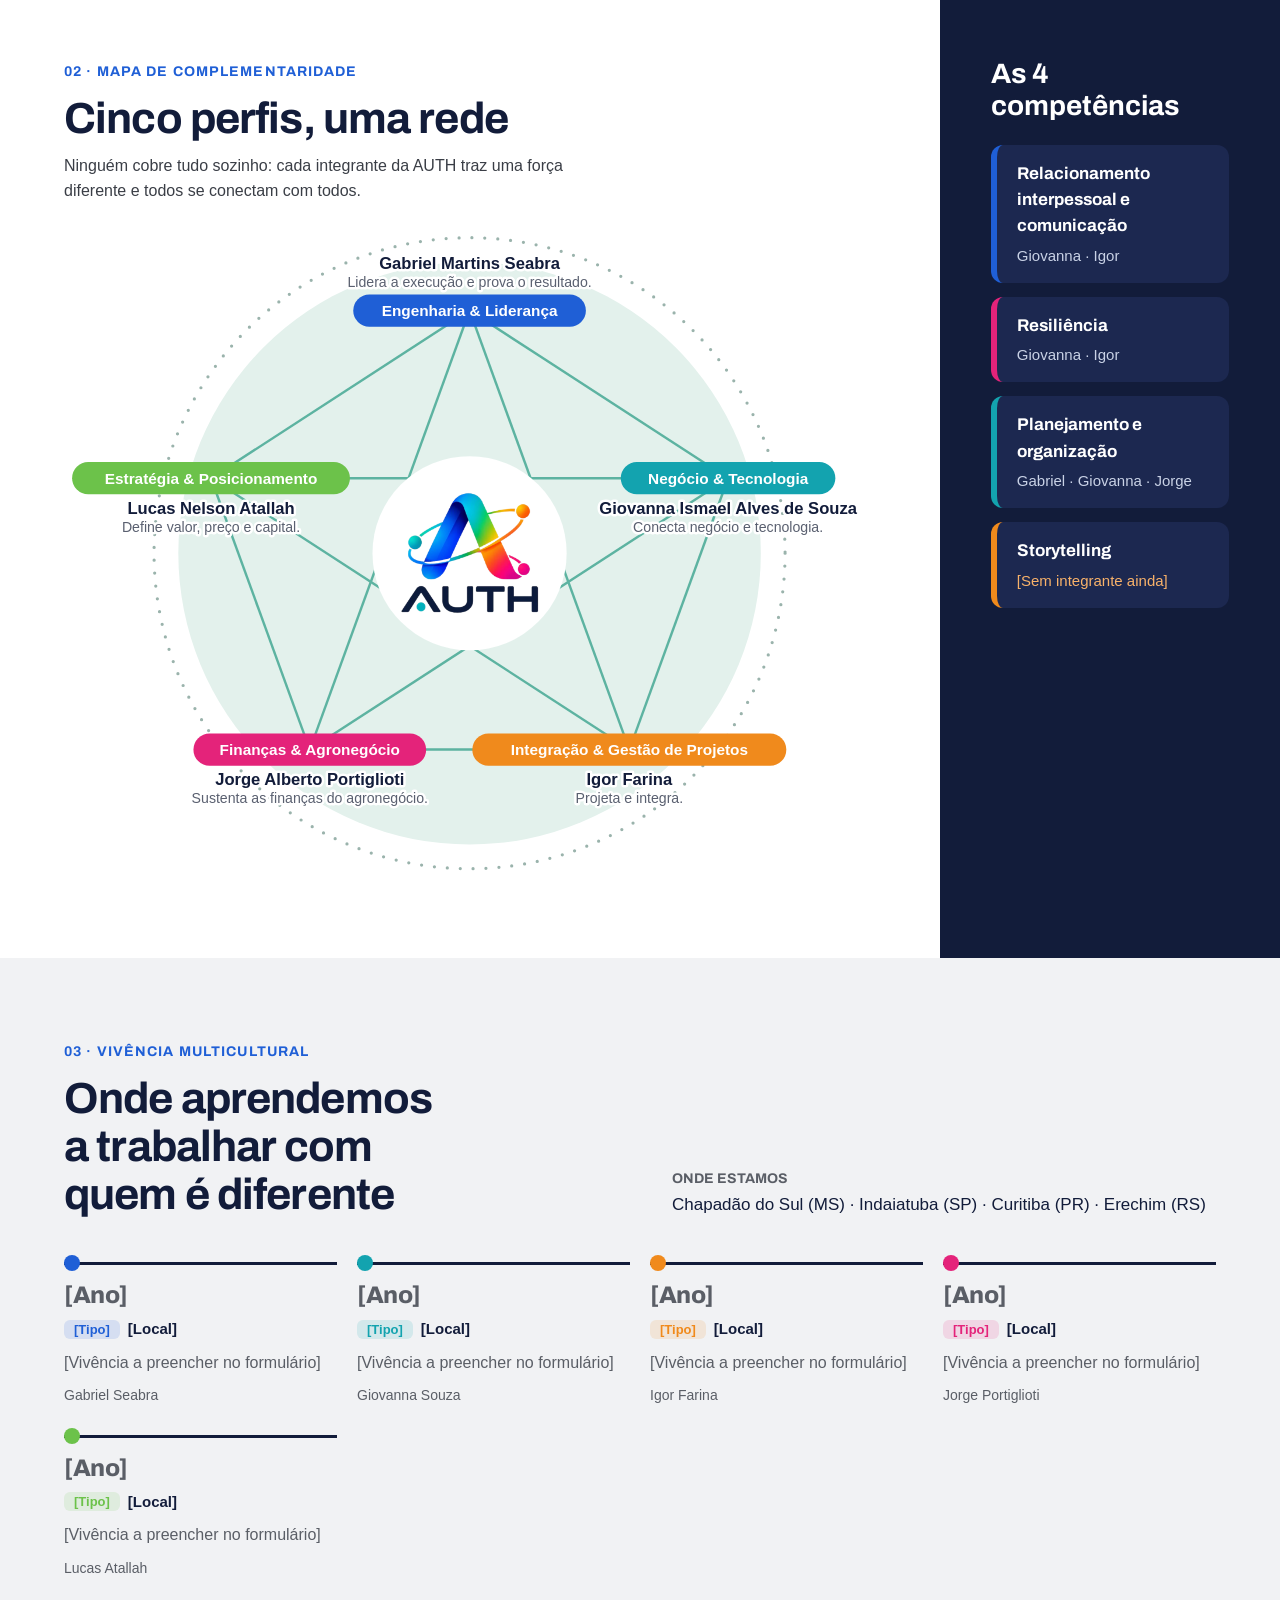
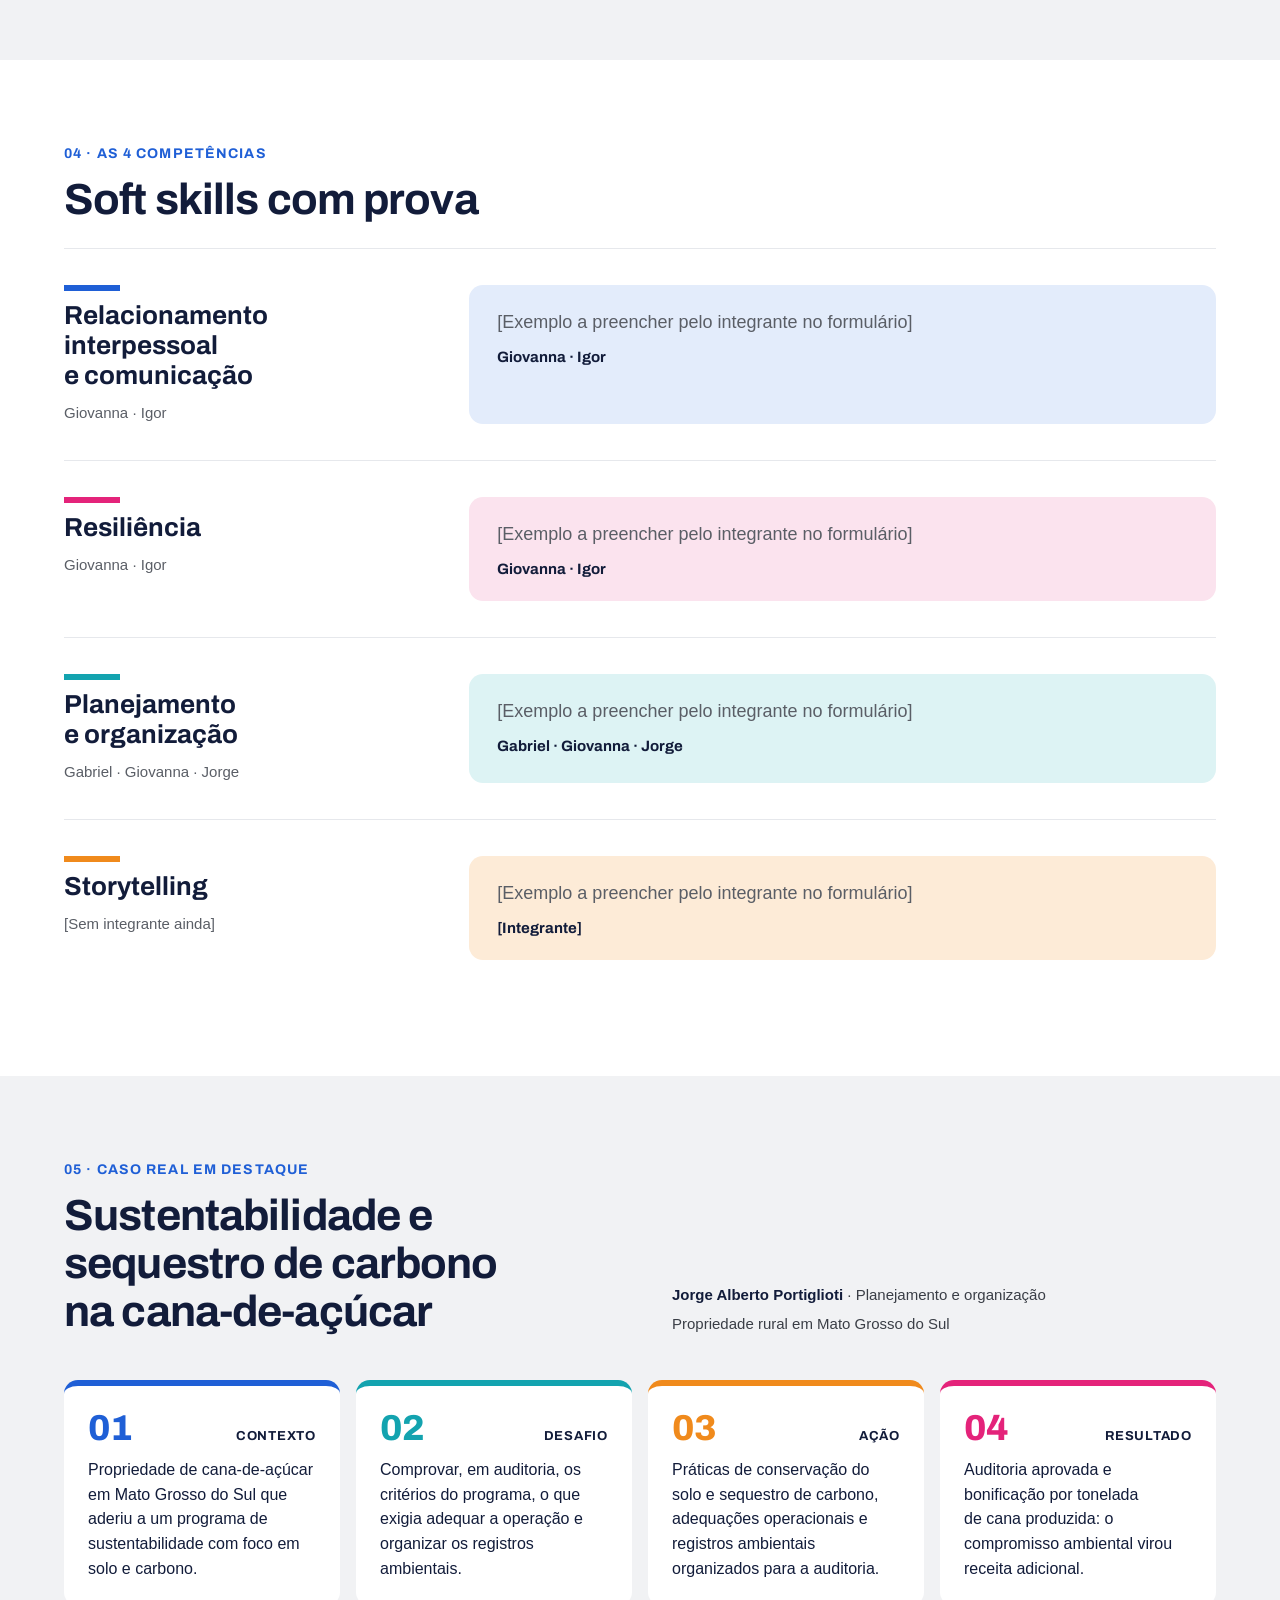
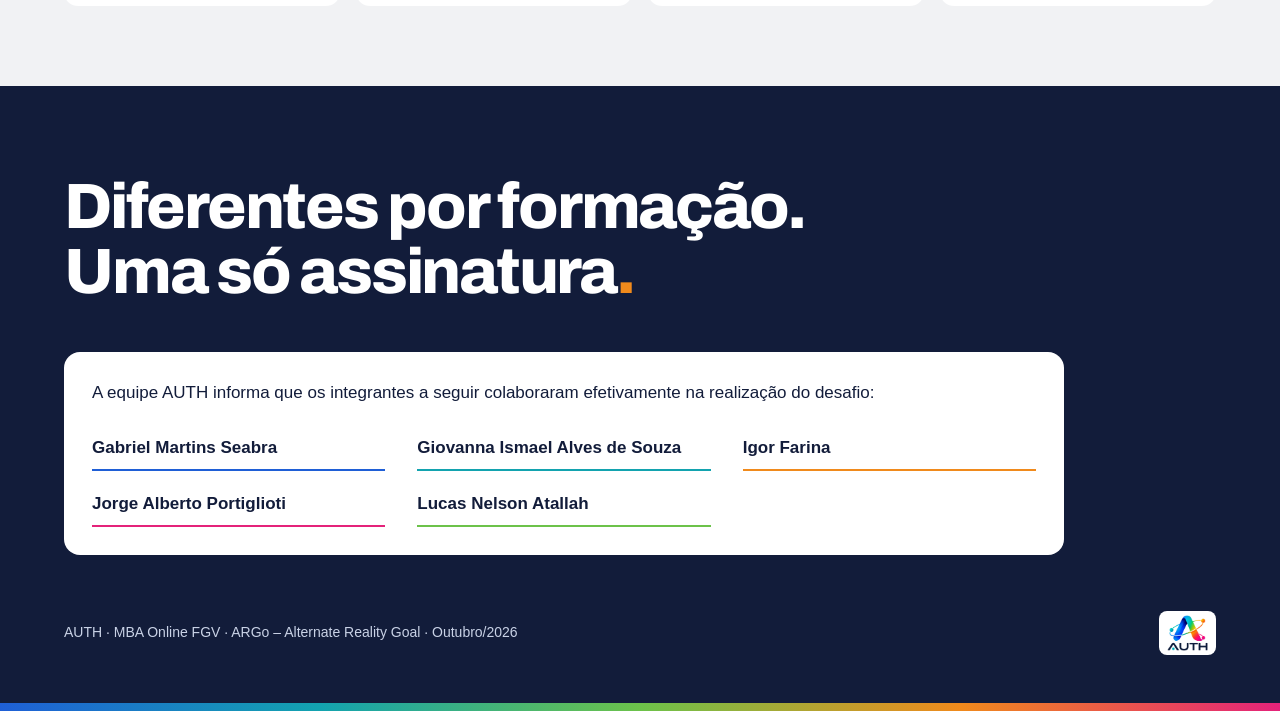
==== commit f0110acd: "Mapa de complementaridade como rede "Cinco perfis, uma rede" (site, PDF e PPT) Co-Authored-By: Claud" ====
--- a/index.html
+++ b/index.html
@@ -7,11 +7,11 @@
 <meta name="description" content="Portfólio da Equipe AUTH – Processo Seletivo Argo Menthor · MBA Online FGV">
 <link rel="preconnect" href="https://fonts.googleapis.com">
 <link href="https://fonts.googleapis.com/css2?family=Archivo:wght@500;600;700;800&display=swap" rel="stylesheet">
-<link rel="stylesheet" href="assets/style.css?v=20261019d">
+<link rel="stylesheet" href="assets/style.css?v=20261019l">
 <link rel="icon" type="image/png" href="assets/logo-mark.png">
-<script src="config.js?v=20261019d"></script>
-<script src="assets/auth.js?v=20261019d"></script>
-<script src="assets/ppt.js?v=20261019d"></script>
+<script src="config.js?v=20261019l"></script>
+<script src="assets/auth.js?v=20261019l"></script>
+<script src="assets/ppt.js?v=20261019l"></script>
 </head>
 <body>
 <div id="app"><div class="loading">Carregando o portfólio…</div></div>
@@ -127,15 +127,9 @@
   <section id="mapa" class="split">
     <div class="split-main">
       <span class="eyebrow">02 · Mapa de complementaridade</span>
-      <h2 class="h2" style="margin-bottom:32px">Nenhuma frente descoberta</h2>
-      <div class="radar-box">
-        <div class="radar-fig">${window.AUTH.radar(D, membros, { font: 21 })}</div>
-        <div class="radar-leg">
-          <b class="leg-t">Integrantes</b>
-          ${membros.map(m => `<span class="leg-m" style="--c:${m.cor}"><i></i>${esc(m.nome)}</span>`).join('')}
-          <div class="leg-escala"><b class="leg-t">Escala do mapa</b><span><em>2</em>Especialista</span><span><em>1</em>Apoio</span><span><em>0</em>Sem atuação</span></div>
-        </div>
-      </div>
+      <h2 class="h2" style="margin-bottom:12px">${esc(C.REDE_TITULO || 'Nenhuma frente descoberta')}</h2>
+      ${C.REDE_TEXTO ? `<p class="lead" style="max-width:560px;margin:0 0 24px">${esc(C.REDE_TEXTO)}</p>` : ''}
+      <div class="rede-wrap"><div class="rede-d">${window.AUTH.rede(membros, { font: 19 })}</div><div class="rede-m">${window.AUTH.rede(membros, { font: 32, raio: 230, largo: 1.5, compacto: true })}</div></div>
     </div>
     <div class="split-side">
       <h3>As 4 competências</h3>
--- a/assets/style.css
+++ b/assets/style.css
@@ -188,3 +188,9 @@
 .leg-escala { margin-top: 8px; padding: 16px 18px; background: #fff; border: 1.5px solid var(--papel-2); border-radius: 12px; display: flex; flex-direction: column; gap: 8px; }
 .leg-escala span { display: flex; gap: 14px; font-size: 16px; }
 .leg-escala em { font: 800 16px var(--display); font-style: normal; color: var(--azul); width: 14px; }
+
+/* Rede de complementaridade */
+.rede-wrap { max-width: 860px; margin: 0 auto; }
+.rede img { pointer-events: none; }
+.rede-m { display: none; }
+@media (max-width: 640px) { .rede-d { display: none; } .rede-m { display: block; } }
